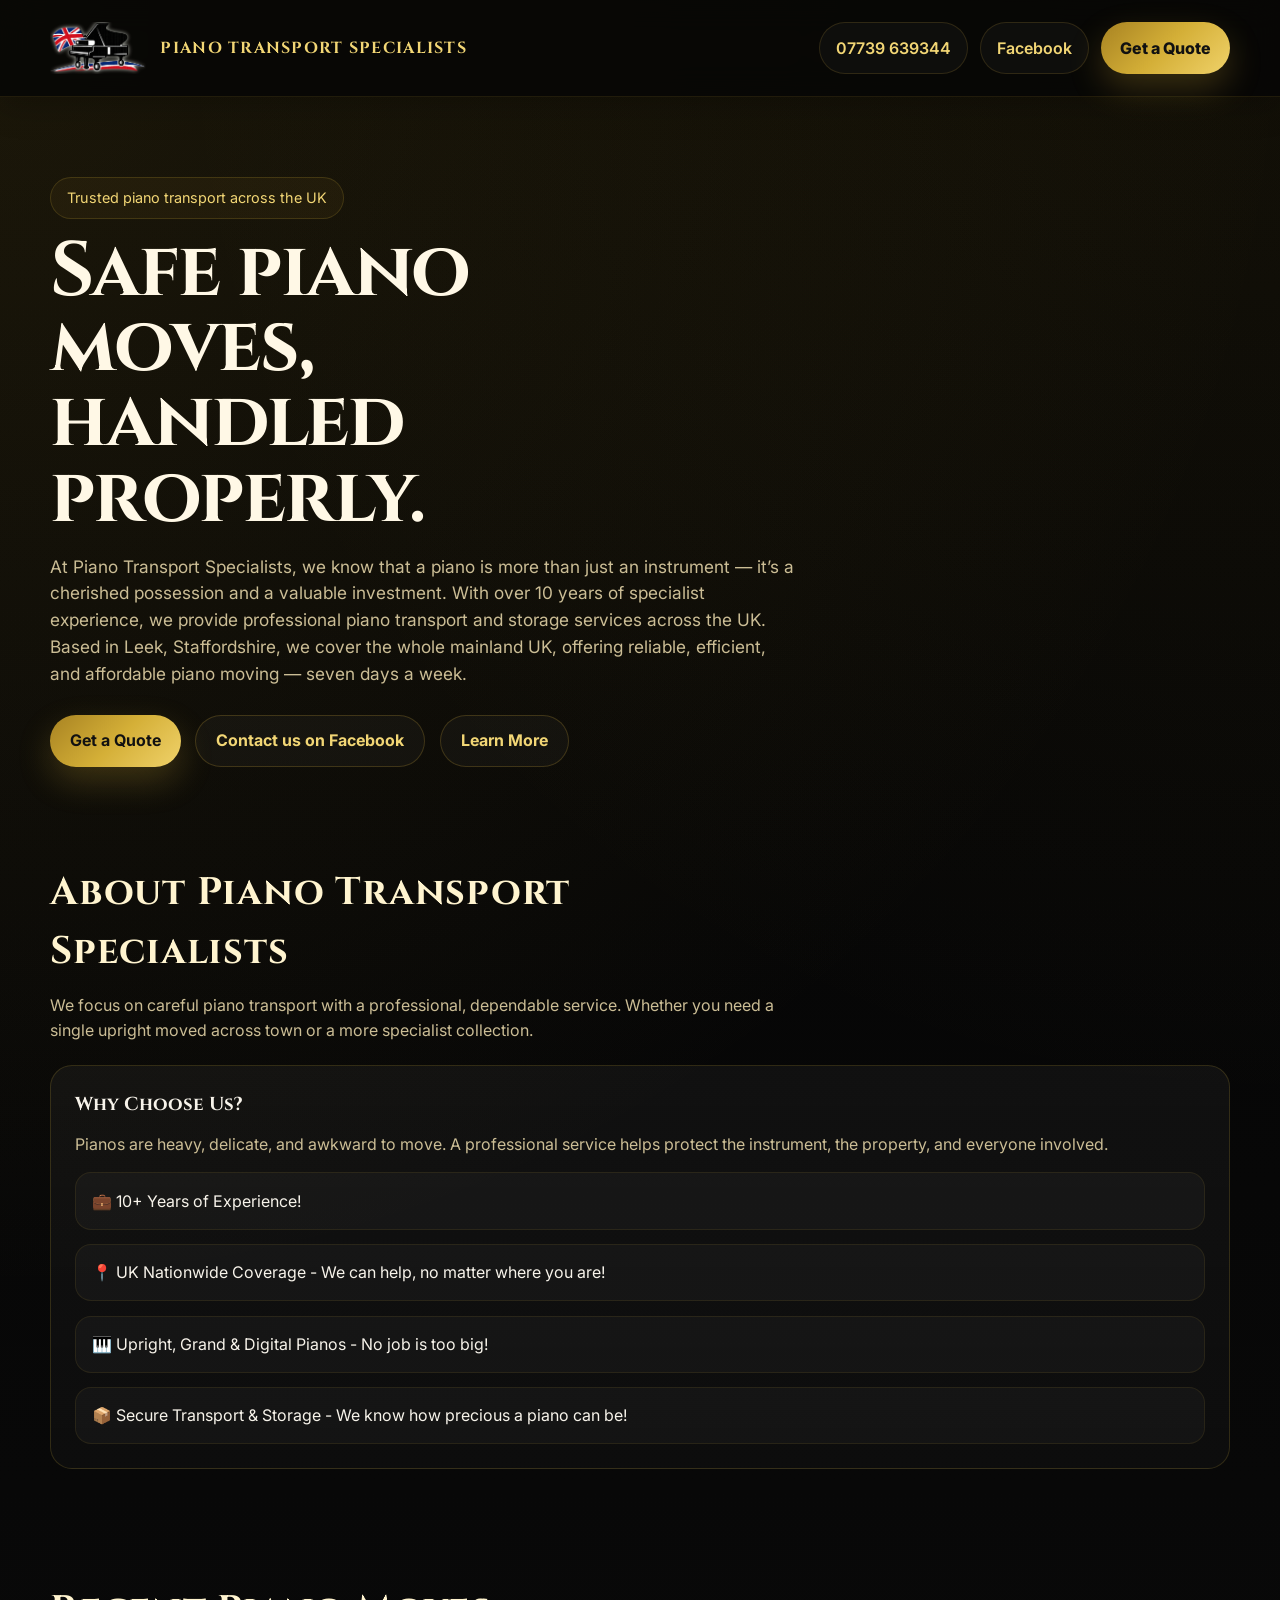
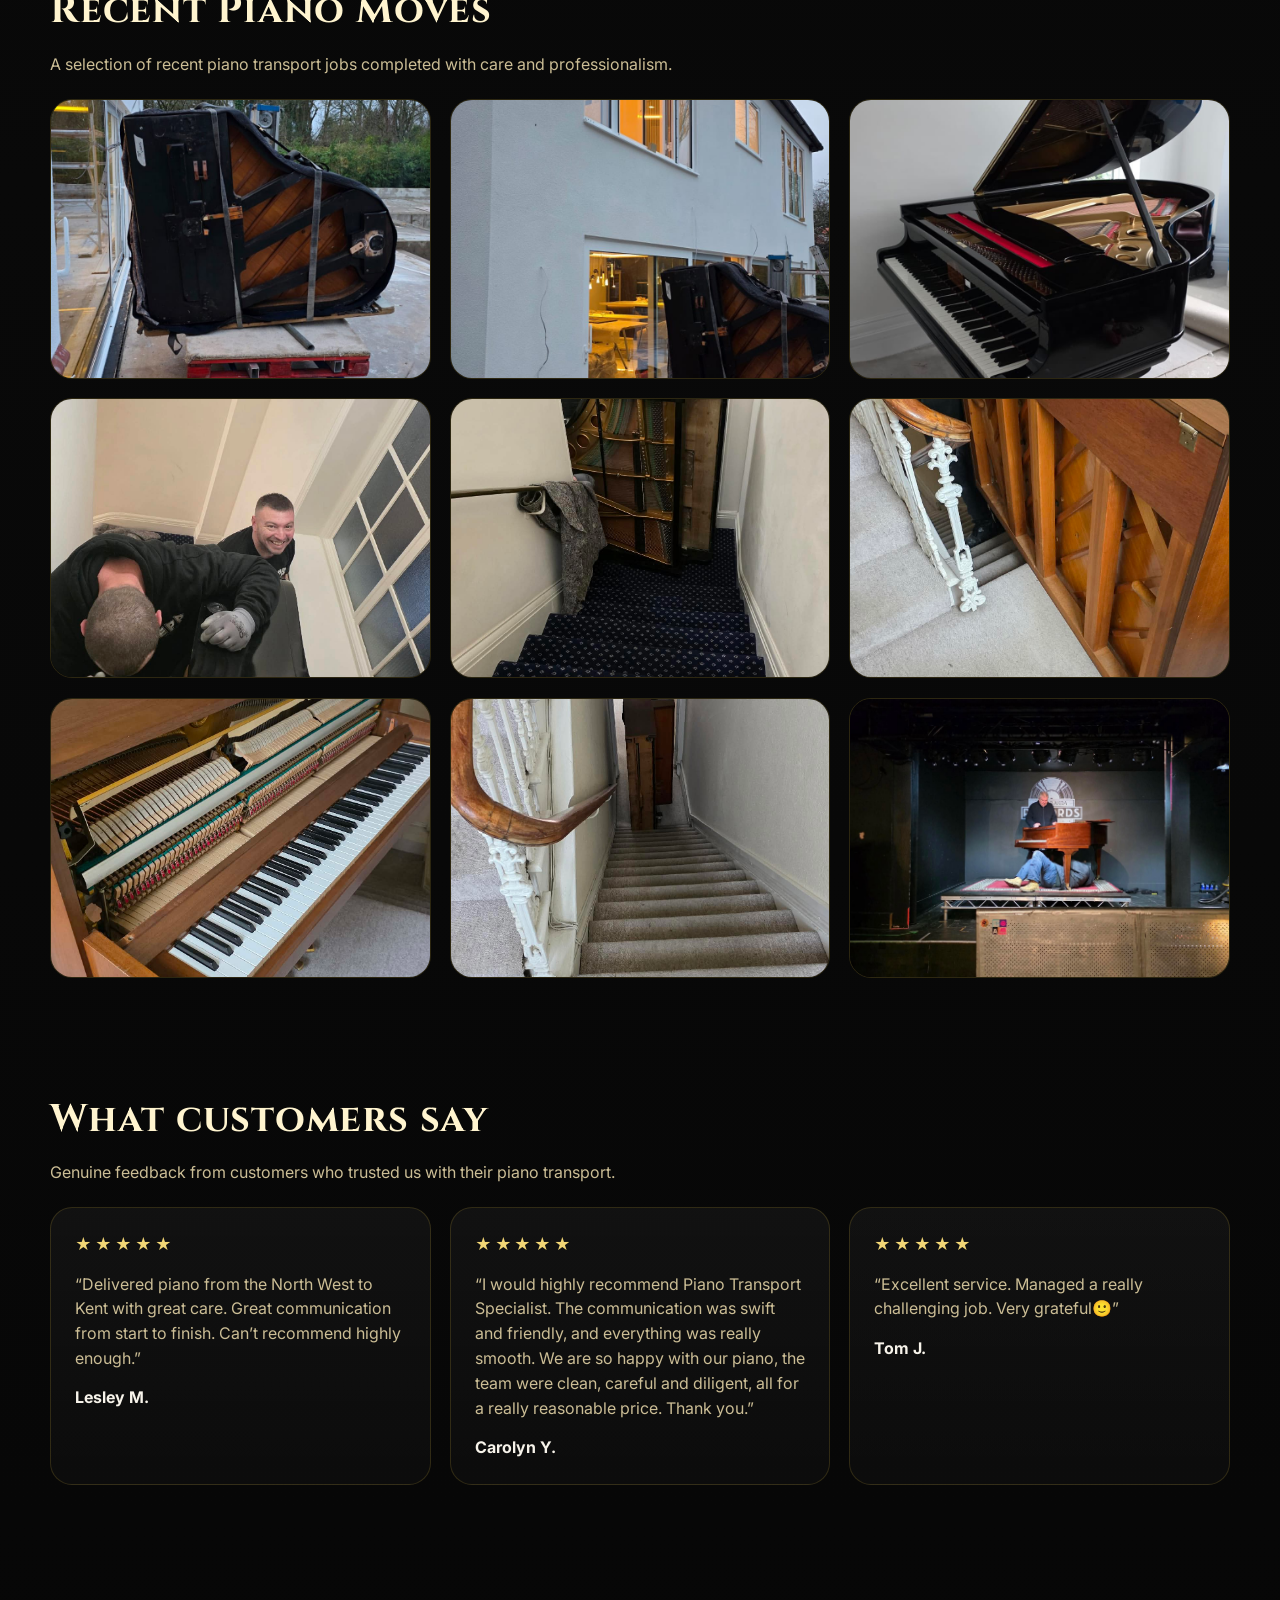
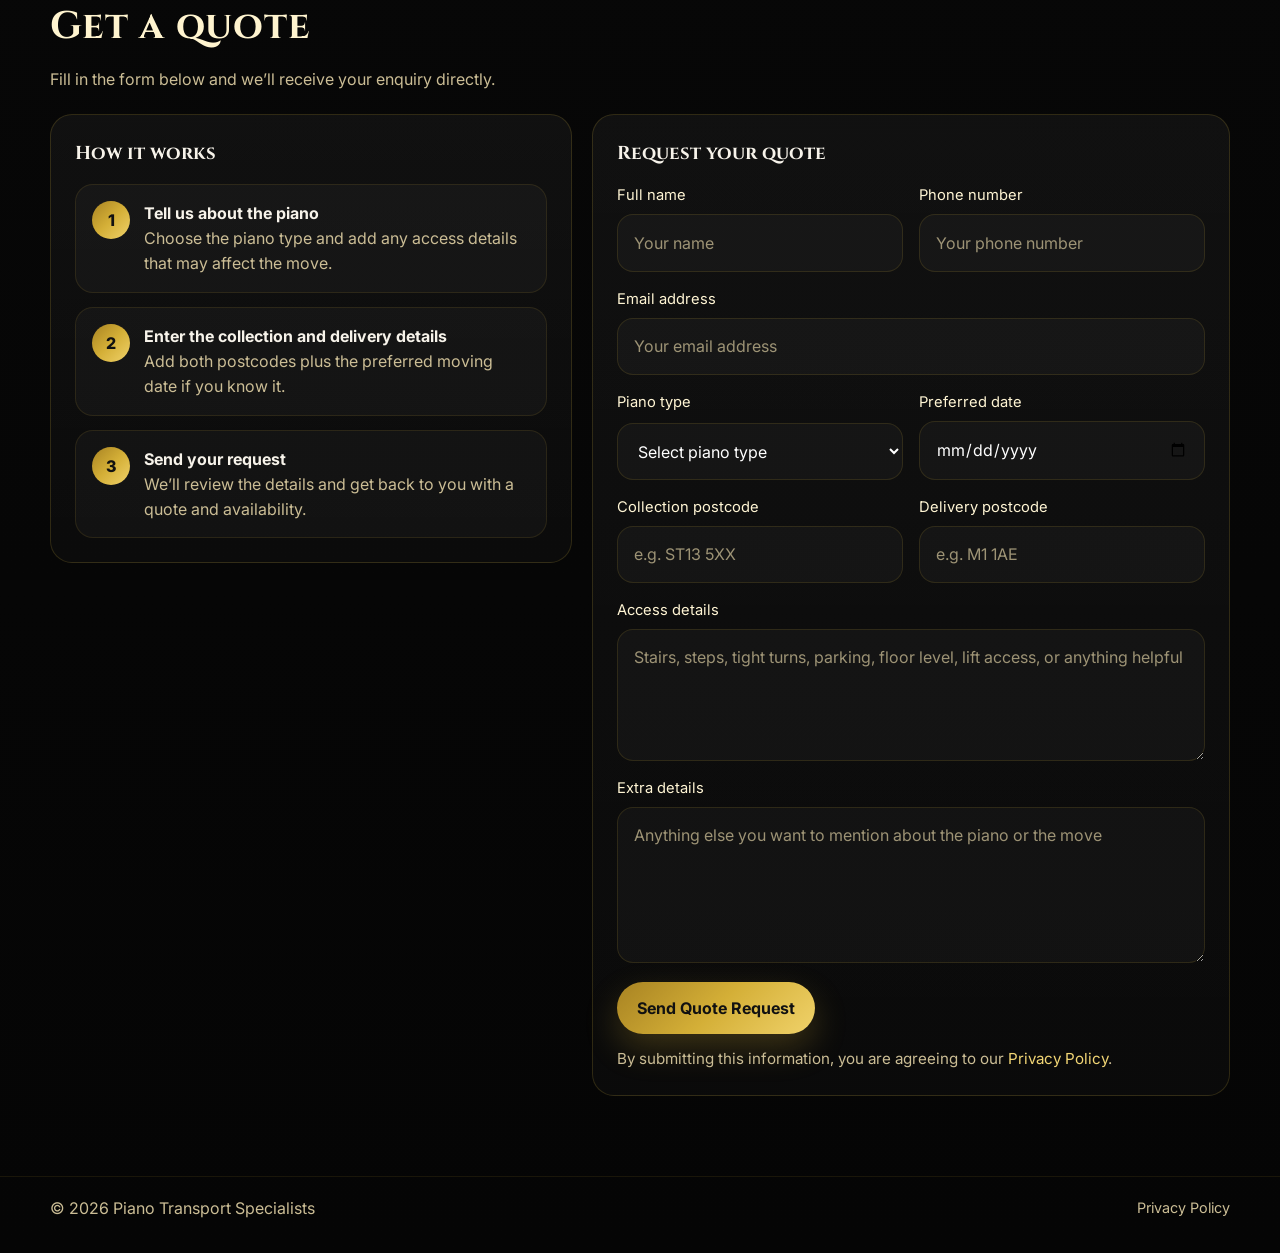
==== index.html @ 56e3dc61 "Add files via upload" ====
<!DOCTYPE html>
<html lang="en">
<head>
  <meta charset="UTF-8" />
  <meta name="viewport" content="width=device-width, initial-scale=1.0" />
  <title>Piano Transport Specialists</title>
  <link rel="stylesheet" href="styles.css" />
  <link rel="icon" type="image/png" href="logo2.png" />
</head>
<body>
  <nav class="navbar">
    <div class="container nav-inner">
      <a class="brand" href="#top">
        <img class="brand-logo" src="logo2.png" alt="Piano Transport Specialists logo" />
        <div class="brand-text">
          <strong>Piano Transport Specialists</strong>
        </div>
      </a>

      <div class="nav-right">
        <a class="nav-phone desktop-only" href="tel:07739639344">07739 639344</a>

        <a
          class="nav-facebook desktop-only"
          href="https://www.facebook.com/profile.php?id=61587652366863"
          target="_blank"
          rel="noopener noreferrer"
        >
          Facebook
        </a>

        <a class="nav-cta" href="#quote">Get a Quote</a>

        <button
          class="menu-toggle"
          id="menuToggle"
          aria-label="Open menu"
          aria-expanded="false"
          aria-controls="mobileMenu"
          type="button"
        >
          <span></span>
          <span></span>
          <span></span>
        </button>
      </div>
    </div>

    <div class="mobile-menu" id="mobileMenu">
      <a href="tel:07739639344">Call: 07739 639344</a>
      <a href="https://www.facebook.com/profile.php?id=61587652366863">Facebook</a>
    </div>
  </nav>

  <main id="top">
    <section class="hero">
      <div class="container hero-grid">
        <div>
          <div class="eyebrow">Trusted piano transport across the UK</div>
          <h1>Safe piano moves, handled properly.</h1>
          <p>
            At Piano Transport Specialists, we know that a piano is more than just an instrument — it’s a cherished possession and a valuable investment.
            With over 10 years of specialist experience, we provide professional piano transport and storage services across the UK. Based in Leek, Staffordshire, we cover the whole mainland UK, offering reliable, efficient, and affordable piano moving — seven days a week.
          </p>

          <div class="hero-actions">
            <a class="btn btn-primary" href="#quote">Get a Quote</a>
            <a class="btn btn-secondary" href="https://www.facebook.com/profile.php?id=61587652366863" target="_blank" rel="noopener noreferrer">Contact us on Facebook</a>
            <a class="btn btn-secondary" href="#about">Learn More</a>
          </div>
        </div>
      </div>
    </section>

    <section id="about">
      <div class="container">
        <div class="section-heading">
          <h2>About Piano Transport Specialists</h2>
          <p>
            We focus on careful piano transport with a professional, dependable service. Whether you need a single upright moved across town or a more specialist collection.
          </p>
        </div>

        <div class="about-grid">
          <div class="card">
            <h3>Why Choose Us?</h3>
            <p class="muted top-gap">
              Pianos are heavy, delicate, and awkward to move. A professional service helps protect the instrument, the property, and everyone involved.
            </p>

            <div class="about-list">
              <div>💼 10+ Years of Experience!</div>
              <div>📍 UK Nationwide Coverage - We can help, no matter where you are!</div>
              <div>🎹 Upright, Grand &amp; Digital Pianos - No job is too big!</div>
              <div>📦 Secure Transport &amp; Storage - We know how precious a piano can be!</div>
            </div>
          </div>
        </div>
      </div>
    </section>

    <section id="gallery">
      <div class="container">
        <div class="section-heading">
          <h2>Recent Piano Moves</h2>
          <p>
            A selection of recent piano transport jobs completed with care and professionalism.
          </p>
        </div>

        <div class="gallery-grid" id="galleryGrid">
          <img src="job1.jpg" alt="Piano transport job 1" class="gallery-image" />
          <img src="job2.jpg" alt="Piano transport job 2" class="gallery-image" />
          <img src="job3.jpg" alt="Piano transport job 3" class="gallery-image" />
          <img src="job4.jpg" alt="Piano transport job 4" class="gallery-image" />
          <img src="job5.jpg" alt="Piano transport job 5" class="gallery-image" />
          <img src="job6.jpg" alt="Piano transport job 6" class="gallery-image" />
          <img src="job7.jpg" alt="Piano transport job 7" class="gallery-image" />
          <img src="job8.jpg" alt="Piano transport job 8" class="gallery-image" />
          <img src="job9.jpg" alt="Piano transport job 9" class="gallery-image" />
        </div>
      </div>
    </section>

    <div class="lightbox" id="lightbox" aria-hidden="true">
      <button class="lightbox-close" id="lightboxClose" aria-label="Close image viewer" type="button">&times;</button>
      <button class="lightbox-arrow lightbox-prev" id="lightboxPrev" aria-label="Previous image" type="button">&#10094;</button>
      <div class="lightbox-inner">
        <img src="" alt="" id="lightboxImage" />
      </div>
      <button class="lightbox-arrow lightbox-next" id="lightboxNext" aria-label="Next image" type="button">&#10095;</button>
    </div>

    <section id="reviews">
      <div class="container">
        <div class="section-heading">
          <h2>What customers say</h2>
          <p>
            Genuine feedback from customers who trusted us with their piano transport.
          </p>
        </div>

        <div class="reviews-grid">
          <article class="card review-card">
            <div class="stars">★★★★★</div>
            <p>
              “Delivered piano from the North West to Kent with great care. Great communication from start to finish. Can’t recommend highly enough.”
            </p>
            <strong>Lesley M.</strong>
          </article>

          <article class="card review-card">
            <div class="stars">★★★★★</div>
            <p>
              “I would highly recommend Piano Transport Specialist. The communication was swift and friendly, and everything was really smooth. We are so happy with our piano, the team were clean, careful and diligent, all for a really reasonable price. Thank you.”
            </p>
            <strong>Carolyn Y.</strong>
          </article>

          <article class="card review-card">
            <div class="stars">★★★★★</div>
            <p>
              “Excellent service. Managed a really challenging job. Very grateful🙂”
            </p>
            <strong>Tom J.</strong>
          </article>
        </div>
      </div>
    </section>

    <section id="quote">
      <div class="container">
        <div class="section-heading">
          <h2>Get a quote</h2>
          <p>
            Fill in the form below and we’ll receive your enquiry directly.
          </p>
        </div>

        <div class="quote-layout">
          <div class="card">
            <h3>How it works</h3>
            <div class="quote-steps">
              <div>
                <div class="step-number">1</div>
                <div>
                  <strong>Tell us about the piano</strong>
                  <p class="muted">Choose the piano type and add any access details that may affect the move.</p>
                </div>
              </div>
              <div>
                <div class="step-number">2</div>
                <div>
                  <strong>Enter the collection and delivery details</strong>
                  <p class="muted">Add both postcodes plus the preferred moving date if you know it.</p>
                </div>
              </div>
              <div>
                <div class="step-number">3</div>
                <div>
                  <strong>Send your request</strong>
                  <p class="muted">We’ll review the details and get back to you with a quote and availability.</p>
                </div>
              </div>
            </div>
          </div>

          <div class="card form-card">
            <h3>Request your quote</h3>

            <form
              class="quote-form"
              id="quoteForm"
              action="https://formspree.io/f/maqpqwve"
              method="POST"
            >
              <input type="hidden" name="_subject" value="Piano Transport Quote Request" />

              <div class="form-grid">
                <div class="field">
                  <label for="name">Full name</label>
                  <input id="name" name="name" type="text" placeholder="Your name" required />
                </div>

                <div class="field">
                  <label for="phone">Phone number</label>
                  <input id="phone" name="phone" type="tel" placeholder="Your phone number" required />
                </div>

                <div class="field full-width">
                  <label for="email">Email address</label>
                  <input id="email" name="email" type="email" placeholder="Your email address" required />
                </div>

                <div class="field">
                  <label for="pianoType">Piano type</label>
                  <select id="pianoType" name="pianoType" required>
                    <option value="">Select piano type</option>
                    <option>Upright Piano</option>
                    <option>Baby Grand Piano</option>
                    <option>Grand Piano</option>
                    <option>Digital Piano</option>
                    <option>Other</option>
                  </select>
                </div>

                <div class="field">
                  <label for="moveDate">Preferred date</label>
                  <input id="moveDate" name="moveDate" type="date" />
                </div>

                <div class="field">
                  <label for="pickup">Collection postcode</label>
                  <input id="pickup" name="pickup" type="text" placeholder="e.g. ST13 5XX" required />
                </div>

                <div class="field">
                  <label for="delivery">Delivery postcode</label>
                  <input id="delivery" name="delivery" type="text" placeholder="e.g. M1 1AE" required />
                </div>

                <div class="field full-width">
                  <label for="access">Access details</label>
                  <textarea id="access" name="access" rows="4" placeholder="Stairs, steps, tight turns, parking, floor level, lift access, or anything helpful"></textarea>
                </div>

                <div class="field full-width">
                  <label for="message">Extra details</label>
                  <textarea id="message" name="message" rows="5" placeholder="Anything else you want to mention about the piano or the move"></textarea>
                </div>
              </div>

              <button type="submit" class="btn btn-primary submit-btn">Send Quote Request</button>
              <p class="form-note">
                By submitting this information, you are agreeing to our
                <a href="privacy.html">Privacy Policy</a>.
              </p>
            </form>
          </div>
        </div>
      </div>
    </section>
  </main>

  <footer>
    <div class="container footer-inner">
      <span>© 2026 Piano Transport Specialists</span>

      <div class="footer-links">
        <a href="privacy.html">Privacy Policy</a>
      </div>
    </div>
  </footer>

  <script src="script.js"></script>
</body>
</html>
---- styles.css ----
@import url('https://fonts.googleapis.com/css2?family=Inter:wght@400;500;600;700;800&family=Cinzel:wght@500;600;700&display=swap');

:root {
  --bg: #050505;
  --bg-soft: #0d0d0d;
  --card: rgba(255, 255, 255, 0.05);
  --card-border: rgba(212, 175, 55, 0.18);
  --text: #f7f3ea;
  --muted: #cbbd95;
  --gold: #d4af37;
  --gold-bright: #f2d675;
  --radius: 22px;
  --max: 1180px;
}

* {
  box-sizing: border-box;
  margin: 0;
  padding: 0;
}

html {
  scroll-behavior: smooth;
}

body {
  font-family: "Inter", Arial, sans-serif;
  color: var(--text);
  background:
    radial-gradient(circle at top left, rgba(212, 175, 55, 0.12), transparent 28%),
    radial-gradient(circle at top right, rgba(212, 175, 55, 0.08), transparent 24%),
    linear-gradient(180deg, #030303 0%, #090909 40%, #050505 100%);
  line-height: 1.55;
  overflow-x: hidden;
}

a {
  color: inherit;
  text-decoration: none;
}

img {
  max-width: 100%;
  display: block;
}

button,
input,
select,
textarea {
  font: inherit;
}

.container {
  width: min(var(--max), calc(100% - 2rem));
  margin: 0 auto;
}

.muted {
  color: var(--muted);
}

.top-gap {
  margin-top: 0.8rem;
}

h1,
h2,
h3,
.brand-text strong {
  font-family: "Cinzel", serif;
}

/* NAVBAR */
.navbar {
  position: sticky;
  top: 0;
  z-index: 50;
  backdrop-filter: blur(16px);
  background: rgba(5, 5, 5, 0.82);
  border-bottom: 1px solid rgba(212, 175, 55, 0.12);
  box-shadow: 0 10px 30px rgba(0, 0, 0, 0.22);
}

.nav-inner {
  min-height: 82px;
  display: flex;
  align-items: center;
  justify-content: space-between;
  gap: 1.25rem;
}

.brand {
  display: flex;
  align-items: center;
  gap: 0.9rem;
  min-width: 0;
}

.brand-logo {
  width: 96px;
  height: 96px;
  object-fit: contain;
  background: transparent;
  padding: 0;
  border: 0;
  box-shadow: none;
  border-radius: 0;
  flex-shrink: 0;
}

.brand-text {
  min-width: 0;
}

.brand-text strong {
  display: block;
  font-size: 1rem;
  letter-spacing: 0.08em;
  text-transform: uppercase;
  color: var(--gold-bright);
}

.brand-text span {
  display: none;
}

.nav-right {
  display: flex;
  align-items: center;
  gap: 0.75rem;
  flex-wrap: wrap;
  justify-content: flex-end;
}

.nav-phone,
.nav-facebook {
  padding: 0.78rem 1rem;
  border-radius: 999px;
  border: 1px solid rgba(212, 175, 55, 0.16);
  background: rgba(255, 255, 255, 0.03);
  font-weight: 600;
  white-space: nowrap;
  color: var(--gold-bright);
}

.nav-phone:hover,
.nav-facebook:hover {
  background: rgba(212, 175, 55, 0.08);
}

.nav-cta {
  padding: 0.82rem 1.2rem;
  background: linear-gradient(135deg, #a88322, var(--gold), #f0d26a);
  color: #111;
  border-radius: 999px;
  font-weight: 800;
  box-shadow: 0 14px 34px rgba(212, 175, 55, 0.24);
  white-space: nowrap;
}

.menu-toggle {
  display: none;
  width: 46px;
  height: 46px;
  border: 1px solid rgba(212, 175, 55, 0.16);
  background: rgba(255, 255, 255, 0.03);
  border-radius: 14px;
  align-items: center;
  justify-content: center;
  flex-direction: column;
  gap: 5px;
  cursor: pointer;
  flex-shrink: 0;
}

.menu-toggle span {
  width: 20px;
  height: 2px;
  background: var(--gold-bright);
  border-radius: 999px;
  transition: 0.25s ease;
}

.menu-toggle.active span:nth-child(1) {
  transform: translateY(7px) rotate(45deg);
}

.menu-toggle.active span:nth-child(2) {
  opacity: 0;
}

.menu-toggle.active span:nth-child(3) {
  transform: translateY(-7px) rotate(-45deg);
}

.mobile-menu {
  display: none;
  width: min(var(--max), calc(100% - 2rem));
  margin: 0 auto 1rem;
  padding: 0.5rem;
  background: rgba(15, 15, 15, 0.96);
  border: 1px solid rgba(212, 175, 55, 0.12);
  border-radius: 20px;
}

.mobile-menu.open {
  display: grid;
}

.mobile-menu a {
  padding: 0.95rem 1rem;
  border-radius: 14px;
  color: var(--muted);
  transition: background 0.2s ease, color 0.2s ease;
}

.mobile-menu a:hover {
  background: rgba(212, 175, 55, 0.08);
  color: var(--gold-bright);
}

/* HERO */
.hero {
  padding: 5rem 0 4rem;
}

.hero-grid {
  display: grid;
  grid-template-columns: 1fr;
  gap: 2rem;
  align-items: center;
}

.eyebrow {
  display: inline-flex;
  align-items: center;
  gap: 0.55rem;
  padding: 0.55rem 1rem;
  border-radius: 999px;
  border: 1px solid rgba(212, 175, 55, 0.18);
  background: rgba(212, 175, 55, 0.06);
  color: var(--gold-bright);
  margin-bottom: 1rem;
  font-size: 0.9rem;
}

h1 {
  font-size: clamp(2.6rem, 6vw, 5rem);
  line-height: 0.98;
  letter-spacing: -0.02em;
  max-width: 11ch;
  margin-bottom: 1.1rem;
  color: #fff8e6;
}

.hero p {
  font-size: 1.08rem;
  color: var(--muted);
  max-width: 68ch;
  margin-bottom: 1.7rem;
}

.hero-actions {
  display: flex;
  flex-wrap: wrap;
  gap: 0.9rem;
}

.btn {
  display: inline-flex;
  align-items: center;
  justify-content: center;
  min-height: 52px;
  padding: 0 1.25rem;
  border-radius: 999px;
  font-weight: 700;
  transition: transform 0.2s ease, box-shadow 0.2s ease;
  border: 0;
  cursor: pointer;
}

.btn:hover {
  transform: translateY(-2px);
}

.btn-primary {
  background: linear-gradient(135deg, #a88322, var(--gold), #f0d26a);
  color: #111;
  box-shadow: 0 14px 34px rgba(212, 175, 55, 0.24);
}

.btn-secondary {
  border: 1px solid rgba(212, 175, 55, 0.22);
  background: rgba(255, 255, 255, 0.03);
  color: var(--gold-bright);
}

/* SECTIONS */
section {
  padding: 2rem 0 5rem;
}

.section-heading {
  margin-bottom: 1.4rem;
  max-width: 750px;
}

.section-heading h2 {
  font-size: clamp(1.8rem, 3vw, 2.7rem);
  letter-spacing: 0.02em;
  margin-bottom: 0.7rem;
  color: #fff4cf;
}

.section-heading p {
  color: var(--muted);
  font-size: 1rem;
}

.about-grid {
  display: grid;
  grid-template-columns: 1fr;
  gap: 1.2rem;
}

.reviews-grid {
  display: grid;
  grid-template-columns: repeat(3, 1fr);
  gap: 1.2rem;
}

.card {
  background: linear-gradient(180deg, rgba(255,255,255,0.045), rgba(255,255,255,0.025));
  border: 1px solid var(--card-border);
  border-radius: var(--radius);
  padding: 1.5rem;
  box-shadow: none;
}

.about-list {
  display: grid;
  gap: 0.9rem;
  margin-top: 1rem;
}

.about-list div {
  padding: 0.95rem 1rem;
  border-radius: 16px;
  background: rgba(255,255,255,0.03);
  border: 1px solid rgba(212,175,55,0.1);
}

/* GALLERY DESKTOP */
.gallery-grid {
  display: grid;
  grid-template-columns: repeat(3, 1fr);
  gap: 1.2rem;
}

.gallery-image {
  width: 100%;
  height: 280px;
  object-fit: cover;
  border-radius: var(--radius);
  border: 1px solid var(--card-border);
  box-shadow: none;
  transition: transform 0.35s ease;
  cursor: pointer;
}

.gallery-image:hover {
  transform: scale(1.02);
}

/* LIGHTBOX */
.lightbox {
  position: fixed;
  inset: 0;
  background: rgba(0, 0, 0, 0.92);
  display: flex;
  align-items: center;
  justify-content: center;
  padding: 2rem;
  opacity: 0;
  visibility: hidden;
  pointer-events: none;
  transition: opacity 0.25s ease, visibility 0.25s ease;
  z-index: 9999;
}

.lightbox.open {
  opacity: 1;
  visibility: visible;
  pointer-events: auto;
}

.lightbox-inner {
  max-width: min(92vw, 1200px);
  max-height: 88vh;
  display: flex;
  align-items: center;
  justify-content: center;
}

.lightbox-inner img {
  max-width: 100%;
  max-height: 88vh;
  object-fit: contain;
  border-radius: 18px;
  box-shadow: 0 30px 80px rgba(0, 0, 0, 0.65);
}

.lightbox-close {
  position: absolute;
  top: 18px;
  right: 22px;
  width: 52px;
  height: 52px;
  border: 1px solid rgba(212, 175, 55, 0.18);
  background: rgba(255, 255, 255, 0.06);
  color: #fff;
  font-size: 2rem;
  line-height: 1;
  border-radius: 50%;
  cursor: pointer;
}

.lightbox-arrow {
  position: absolute;
  top: 50%;
  transform: translateY(-50%);
  width: 56px;
  height: 56px;
  border-radius: 50%;
  border: 1px solid rgba(212, 175, 55, 0.18);
  background: rgba(255, 255, 255, 0.06);
  color: #fff;
  font-size: 1.8rem;
  cursor: pointer;
  display: grid;
  place-items: center;
}

.lightbox-prev {
  left: 24px;
}

.lightbox-next {
  right: 24px;
}

.lightbox-close:hover,
.lightbox-arrow:hover {
  background: rgba(212, 175, 55, 0.14);
}

/* REVIEWS */
.review-card {
  display: flex;
  flex-direction: column;
  gap: 0.9rem;
}

.stars {
  color: var(--gold-bright);
  letter-spacing: 0.18em;
  font-size: 1rem;
}

.review-card p {
  color: var(--muted);
}

/* QUOTE */
.quote-layout {
  display: grid;
  grid-template-columns: 0.9fr 1.1fr;
  gap: 1.2rem;
  align-items: start;
}

.quote-steps {
  display: grid;
  gap: 0.9rem;
  margin-top: 1rem;
}

.quote-steps > div {
  display: flex;
  gap: 0.9rem;
  align-items: flex-start;
  padding: 1rem;
  border-radius: 18px;
  background: rgba(255,255,255,0.03);
  border: 1px solid rgba(212,175,55,0.12);
}

.step-number {
  flex: 0 0 38px;
  width: 38px;
  height: 38px;
  border-radius: 50%;
  display: grid;
  place-items: center;
  background: linear-gradient(135deg, #a88322, var(--gold), #f0d26a);
  color: #111;
  font-weight: 800;
}

.quote-form {
  margin-top: 1rem;
}

.form-grid {
  display: grid;
  grid-template-columns: 1fr 1fr;
  gap: 1rem;
}

.field {
  display: grid;
  gap: 0.45rem;
}

.full-width {
  grid-column: 1 / -1;
}

.field label {
  font-size: 0.92rem;
  color: #fff5d4;
}

.field input,
.field select,
.field textarea {
  width: 100%;
  background: rgba(255,255,255,0.03);
  border: 1px solid rgba(212,175,55,0.14);
  border-radius: 16px;
  padding: 0.95rem 1rem;
  color: #fff;
  outline: none;
}

.field select option {
  background: #0d0d0d;
  color: #fff;
}

.field input::placeholder,
.field textarea::placeholder {
  color: rgba(203, 189, 149, 0.75);
}

.field input:focus,
.field select:focus,
.field textarea:focus {
  border-color: rgba(242, 214, 117, 0.45);
  box-shadow: 0 0 0 4px rgba(212,175,55,0.08);
}

.submit-btn {
  margin-top: 1.2rem;
}

.form-note {
  margin-top: 0.8rem;
  color: var(--muted);
  font-size: 0.95rem;
}

.form-note a {
  color: var(--gold-bright);
}

.form-note a:hover {
  text-decoration: underline;
}

/* FOOTER */
footer {
  padding: 1.2rem 0 2rem;
  color: var(--muted);
  border-top: 1px solid rgba(212,175,55,0.1);
}

.footer-inner {
  display: flex;
  justify-content: space-between;
  gap: 1rem;
  align-items: center;
  flex-wrap: wrap;
}

.footer-links {
  display: flex;
  gap: 1rem;
}

.footer-links a {
  color: var(--muted);
  font-size: 0.9rem;
}

.footer-links a:hover {
  color: var(--gold-bright);
}

/* RESPONSIVE */
@media (max-width: 980px) {
  .reviews-grid,
  .quote-layout {
    grid-template-columns: 1fr;
  }

  .gallery-grid {
    display: flex;
    overflow-x: auto;
    gap: 1rem;
    padding-bottom: 0.35rem;
    scroll-snap-type: x mandatory;
    -webkit-overflow-scrolling: touch;
  }

  .gallery-grid::-webkit-scrollbar {
    height: 8px;
  }

  .gallery-grid::-webkit-scrollbar-thumb {
    background: rgba(212, 175, 55, 0.25);
    border-radius: 999px;
  }

  .gallery-image {
    flex: 0 0 82%;
    width: 82%;
    height: 320px;
    scroll-snap-align: start;
  }

  .lightbox {
    padding: 1rem;
  }

  .lightbox-arrow {
    width: 48px;
    height: 48px;
    font-size: 1.5rem;
  }

  .lightbox-prev {
    left: 10px;
  }

  .lightbox-next {
    right: 10px;
  }

  .lightbox-close {
    top: 10px;
    right: 10px;
    width: 46px;
    height: 46px;
  }

  .desktop-only {
    display: none;
  }

  .menu-toggle {
    display: inline-flex;
  }

  .brand-logo {
    width: 76px;
    height: 76px;
  }

  .brand-text strong {
    font-size: 0.88rem;
  }

  .nav-right {
    gap: 0.6rem;
  }
}

@media (max-width: 640px) {
  .hero {
    padding-top: 4.2rem;
  }

  .form-grid {
    grid-template-columns: 1fr;
  }

  h1 {
    max-width: 100%;
    font-size: clamp(2.2rem, 10vw, 3.4rem);
  }

  .gallery-image {
    flex-basis: 88%;
    width: 88%;
    height: 260px;
  }

  .nav-inner {
    min-height: 76px;
  }

  .brand {
    gap: 0.7rem;
  }

  .brand-logo {
    width: 64px;
    height: 64px;
  }

  .brand-text strong {
    font-size: 0.78rem;
    line-height: 1.2;
  }

  .nav-cta {
    padding: 0.72rem 1rem;
    font-size: 0.9rem;
  }

  .nav-right {
    gap: 0.5rem;
  }

  .menu-toggle {
    width: 42px;
    height: 42px;
  }
}
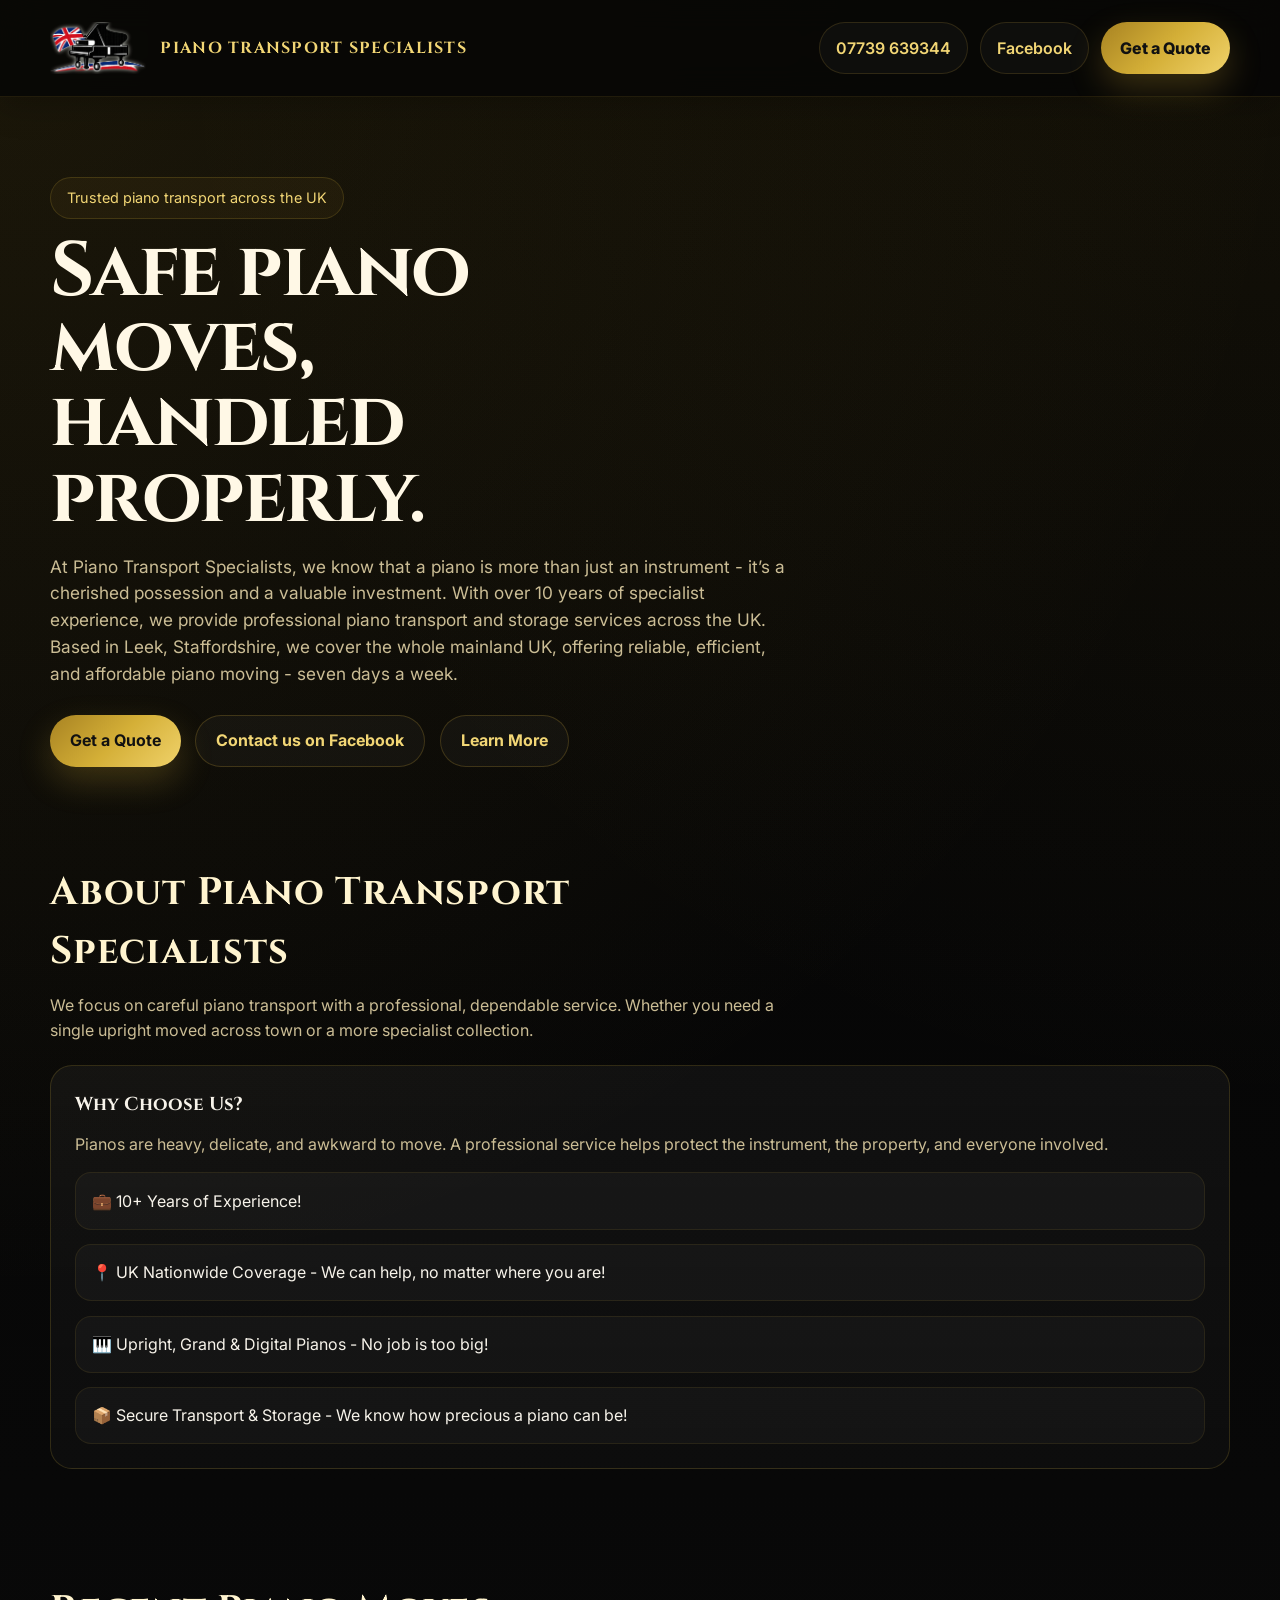
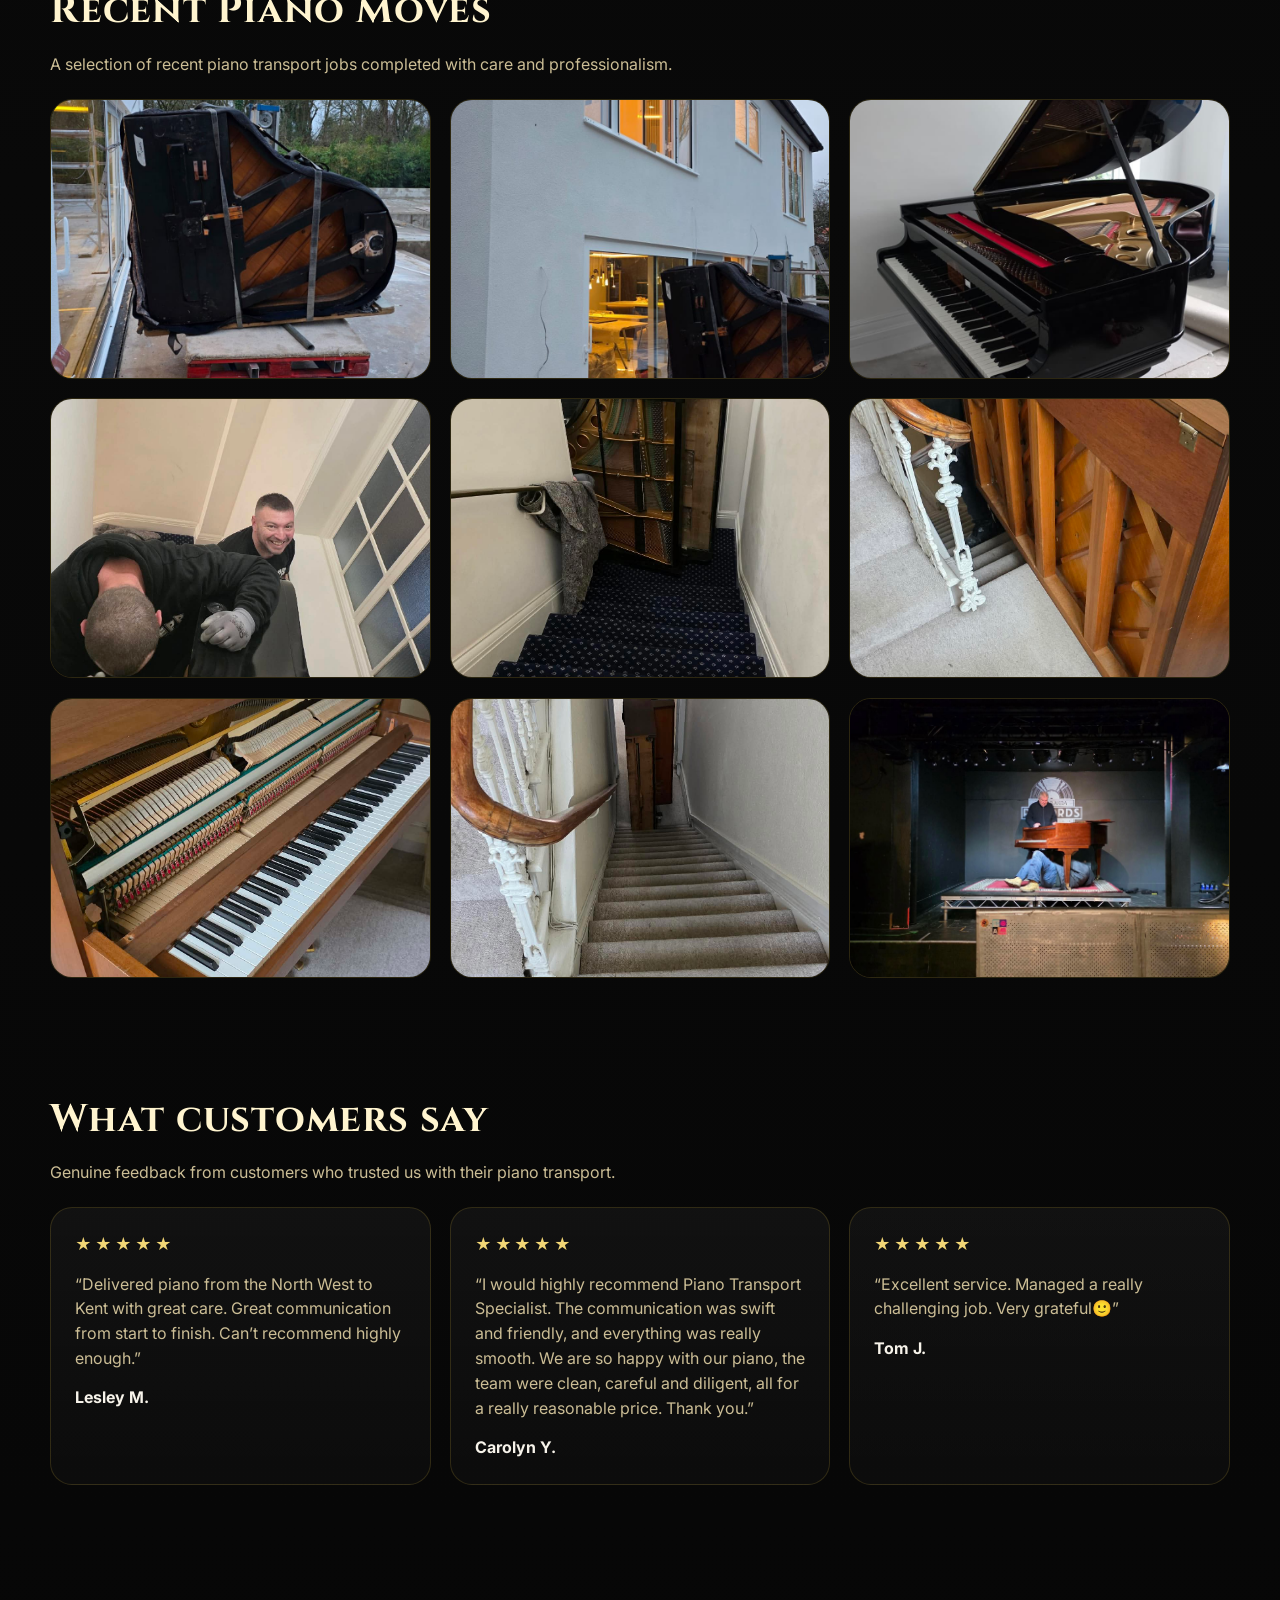
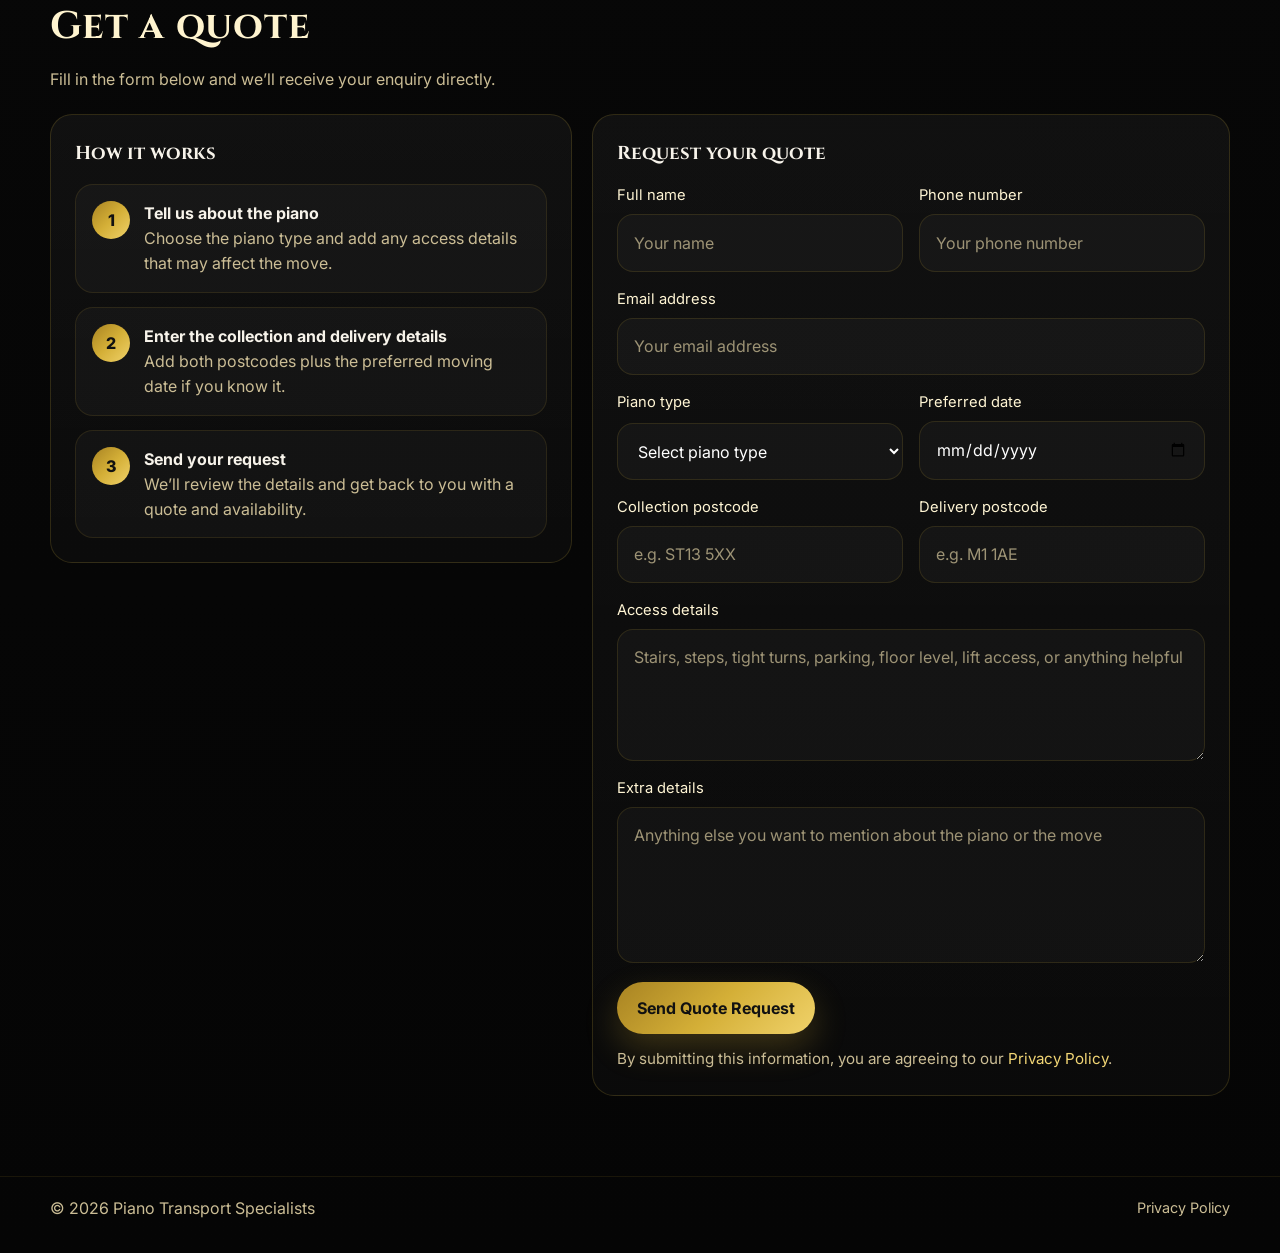
==== commit 816743ec: "Blurb" ====
--- a/index.html
+++ b/index.html
@@ -5,13 +5,13 @@
   <meta name="viewport" content="width=device-width, initial-scale=1.0" />
   <title>Piano Transport Specialists</title>
   <link rel="stylesheet" href="styles.css" />
-  <link rel="icon" type="image/png" href="logo2.png" />
+  <link rel="icon" type="image/png" href="images/logo2.png" />
 </head>
 <body>
   <nav class="navbar">
     <div class="container nav-inner">
       <a class="brand" href="#top">
-        <img class="brand-logo" src="logo2.png" alt="Piano Transport Specialists logo" />
+        <img class="brand-logo" src="images/logo2.png" alt="Piano Transport Specialists logo" />
         <div class="brand-text">
           <strong>Piano Transport Specialists</strong>
         </div>
@@ -59,8 +59,8 @@
           <div class="eyebrow">Trusted piano transport across the UK</div>
           <h1>Safe piano moves, handled properly.</h1>
           <p>
-            At Piano Transport Specialists, we know that a piano is more than just an instrument — it’s a cherished possession and a valuable investment.
-            With over 10 years of specialist experience, we provide professional piano transport and storage services across the UK. Based in Leek, Staffordshire, we cover the whole mainland UK, offering reliable, efficient, and affordable piano moving — seven days a week.
+            At Piano Transport Specialists, we know that a piano is more than just an instrument - it’s a cherished possession and a valuable investment.
+            With over 10 years of specialist experience, we provide professional piano transport and storage services across the UK. Based in Leek, Staffordshire, we cover the whole mainland UK, offering reliable, efficient, and affordable piano moving - seven days a week.
           </p>
 
           <div class="hero-actions">
@@ -109,15 +109,15 @@
         </div>
 
         <div class="gallery-grid" id="galleryGrid">
-          <img src="job1.jpg" alt="Piano transport job 1" class="gallery-image" />
-          <img src="job2.jpg" alt="Piano transport job 2" class="gallery-image" />
-          <img src="job3.jpg" alt="Piano transport job 3" class="gallery-image" />
-          <img src="job4.jpg" alt="Piano transport job 4" class="gallery-image" />
-          <img src="job5.jpg" alt="Piano transport job 5" class="gallery-image" />
-          <img src="job6.jpg" alt="Piano transport job 6" class="gallery-image" />
-          <img src="job7.jpg" alt="Piano transport job 7" class="gallery-image" />
-          <img src="job8.jpg" alt="Piano transport job 8" class="gallery-image" />
-          <img src="job9.jpg" alt="Piano transport job 9" class="gallery-image" />
+          <img src="images/job1.jpg" alt="Piano transport job 1" class="gallery-image" />
+          <img src="images/job2.jpg" alt="Piano transport job 2" class="gallery-image" />
+          <img src="images/job3.jpg" alt="Piano transport job 3" class="gallery-image" />
+          <img src="images/job4.jpg" alt="Piano transport job 4" class="gallery-image" />
+          <img src="images/job5.jpg" alt="Piano transport job 5" class="gallery-image" />
+          <img src="images/job6.jpg" alt="Piano transport job 6" class="gallery-image" />
+          <img src="images/job7.jpg" alt="Piano transport job 7" class="gallery-image" />
+          <img src="images/job8.jpg" alt="Piano transport job 8" class="gallery-image" />
+          <img src="images/job9.jpg" alt="Piano transport job 9" class="gallery-image" />
         </div>
       </div>
     </section>
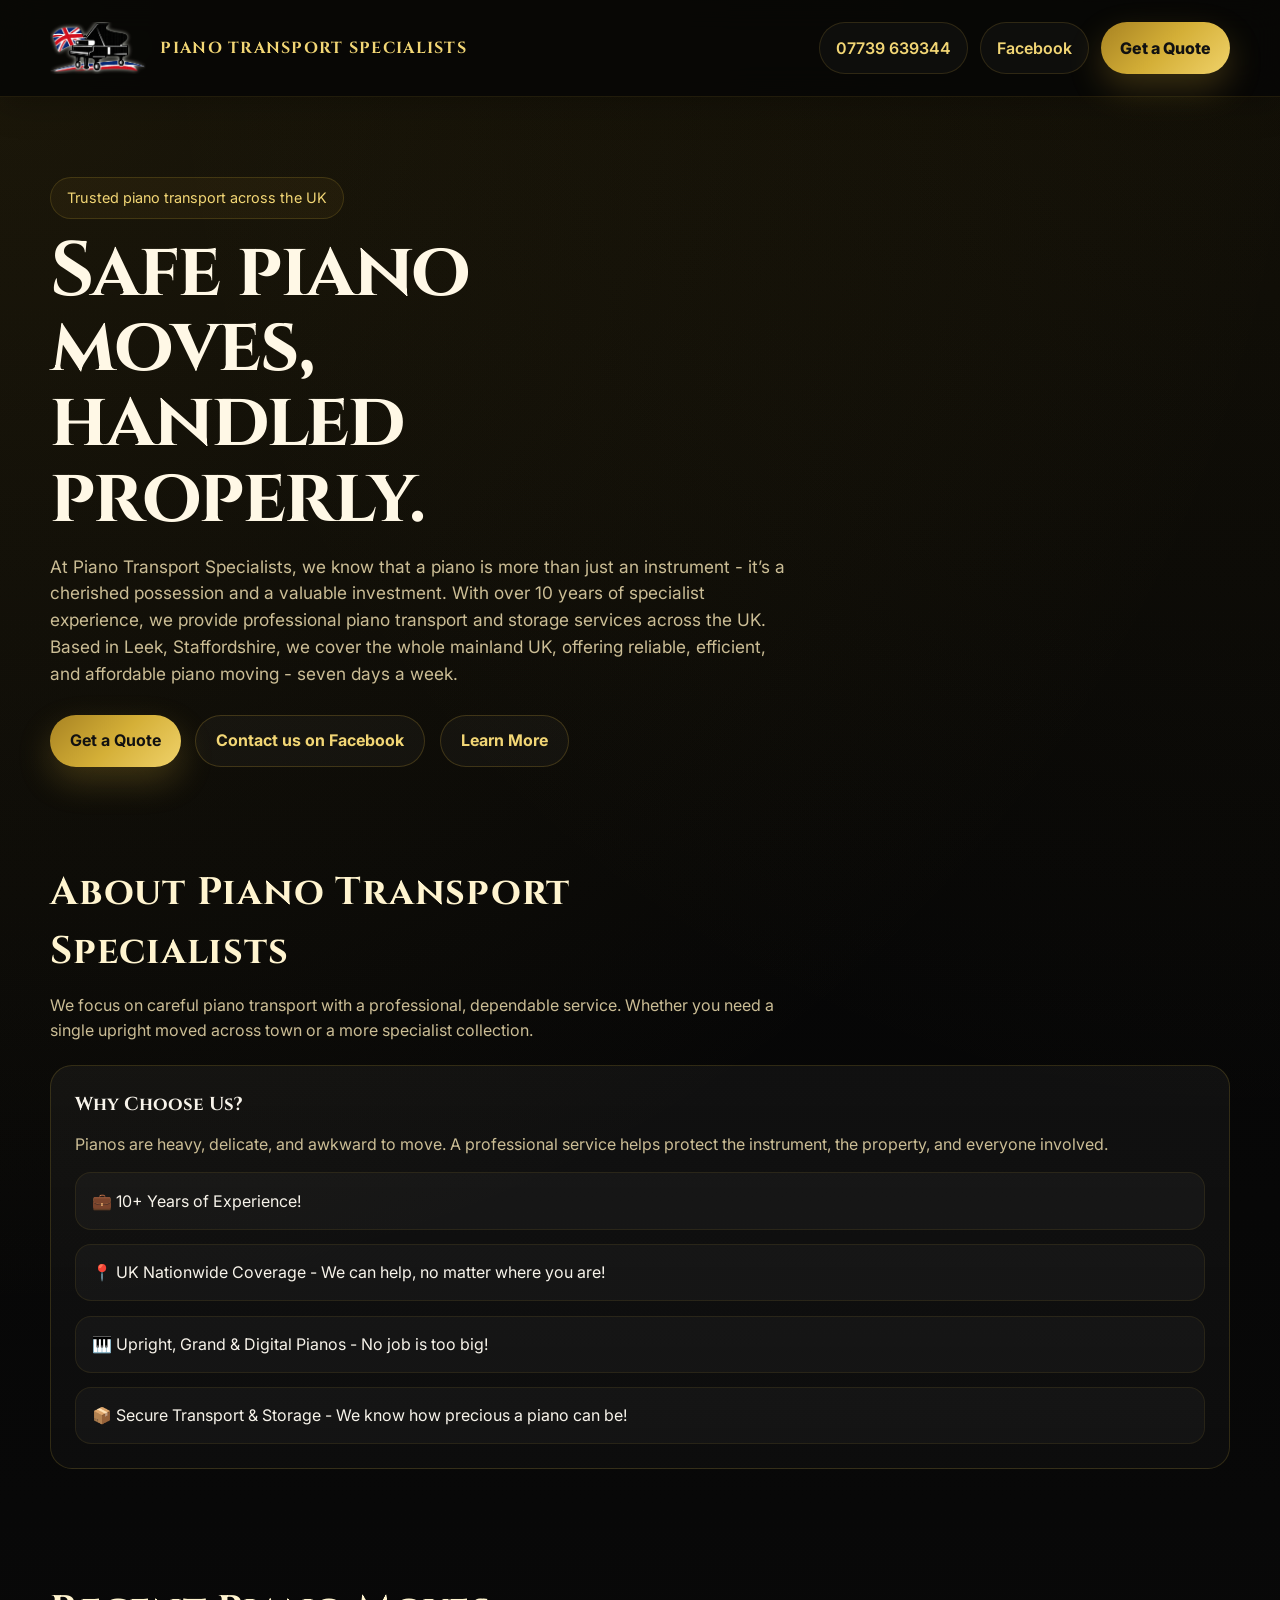
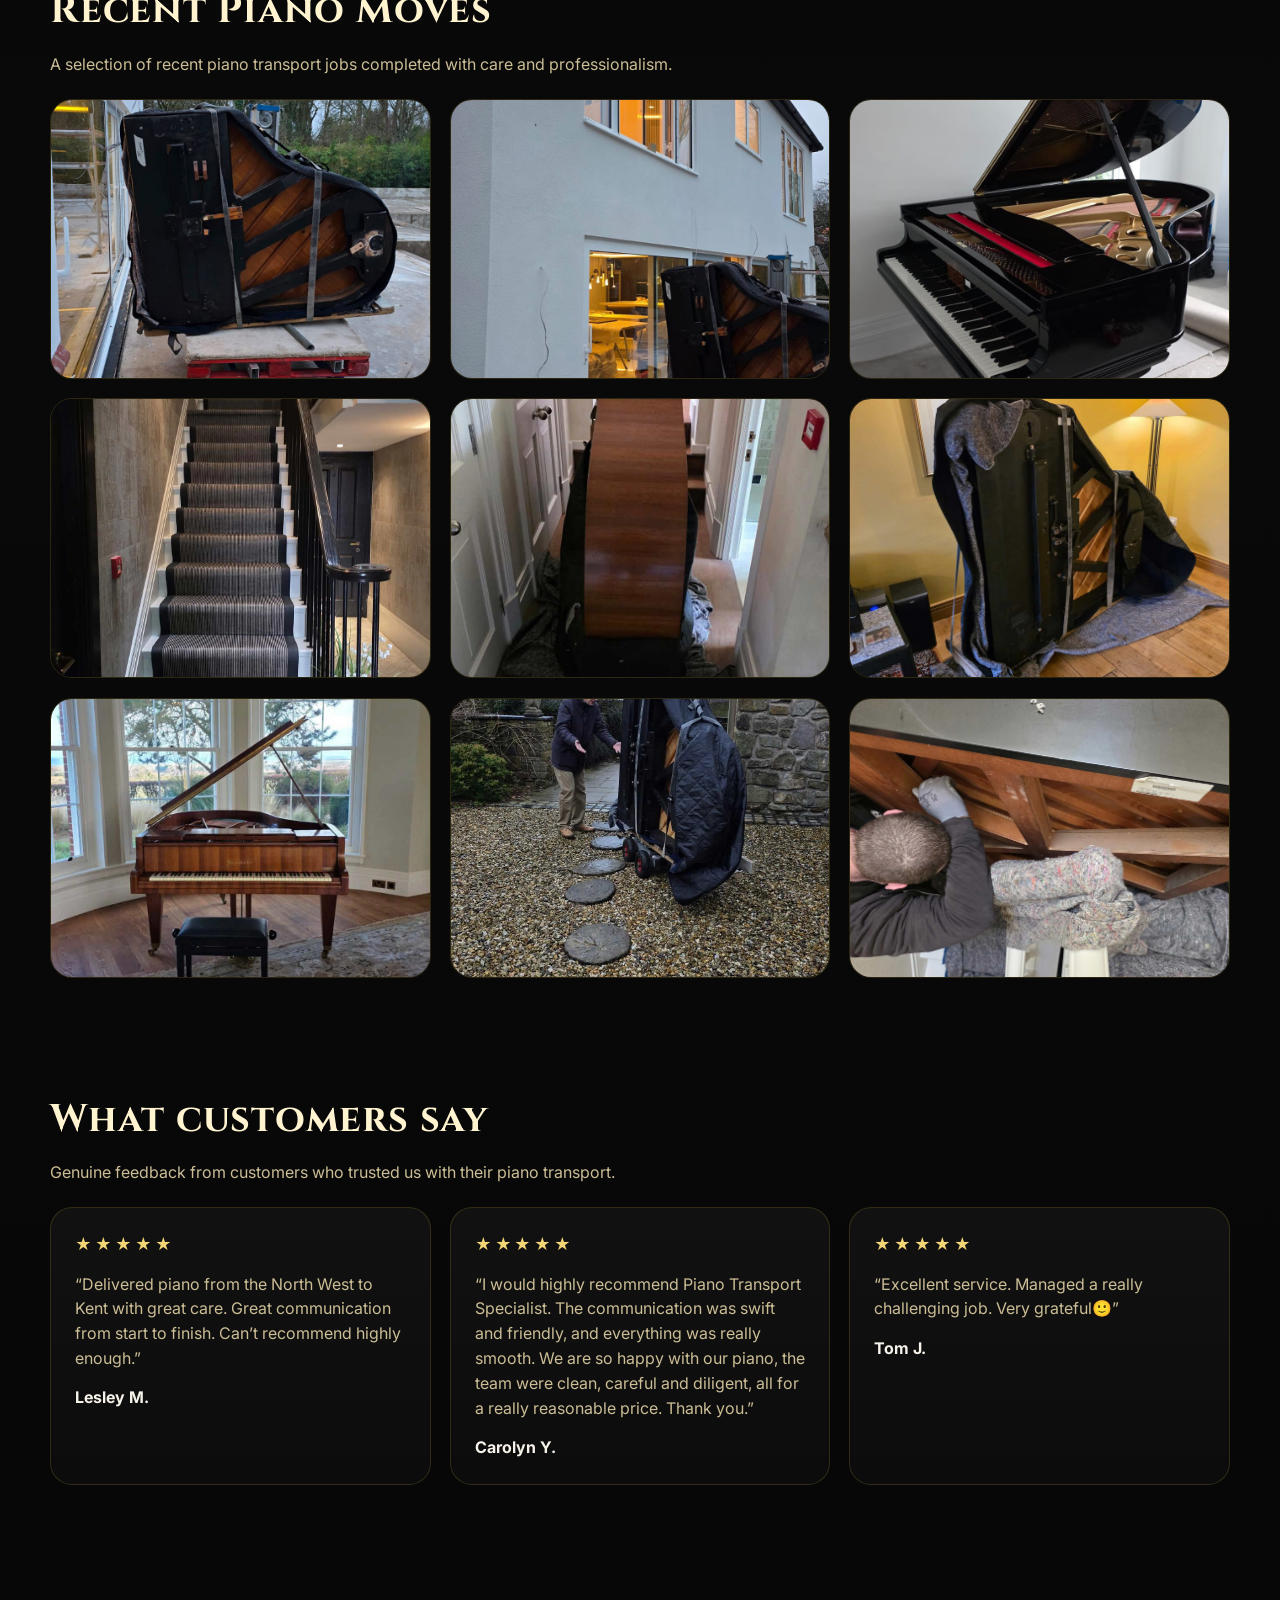
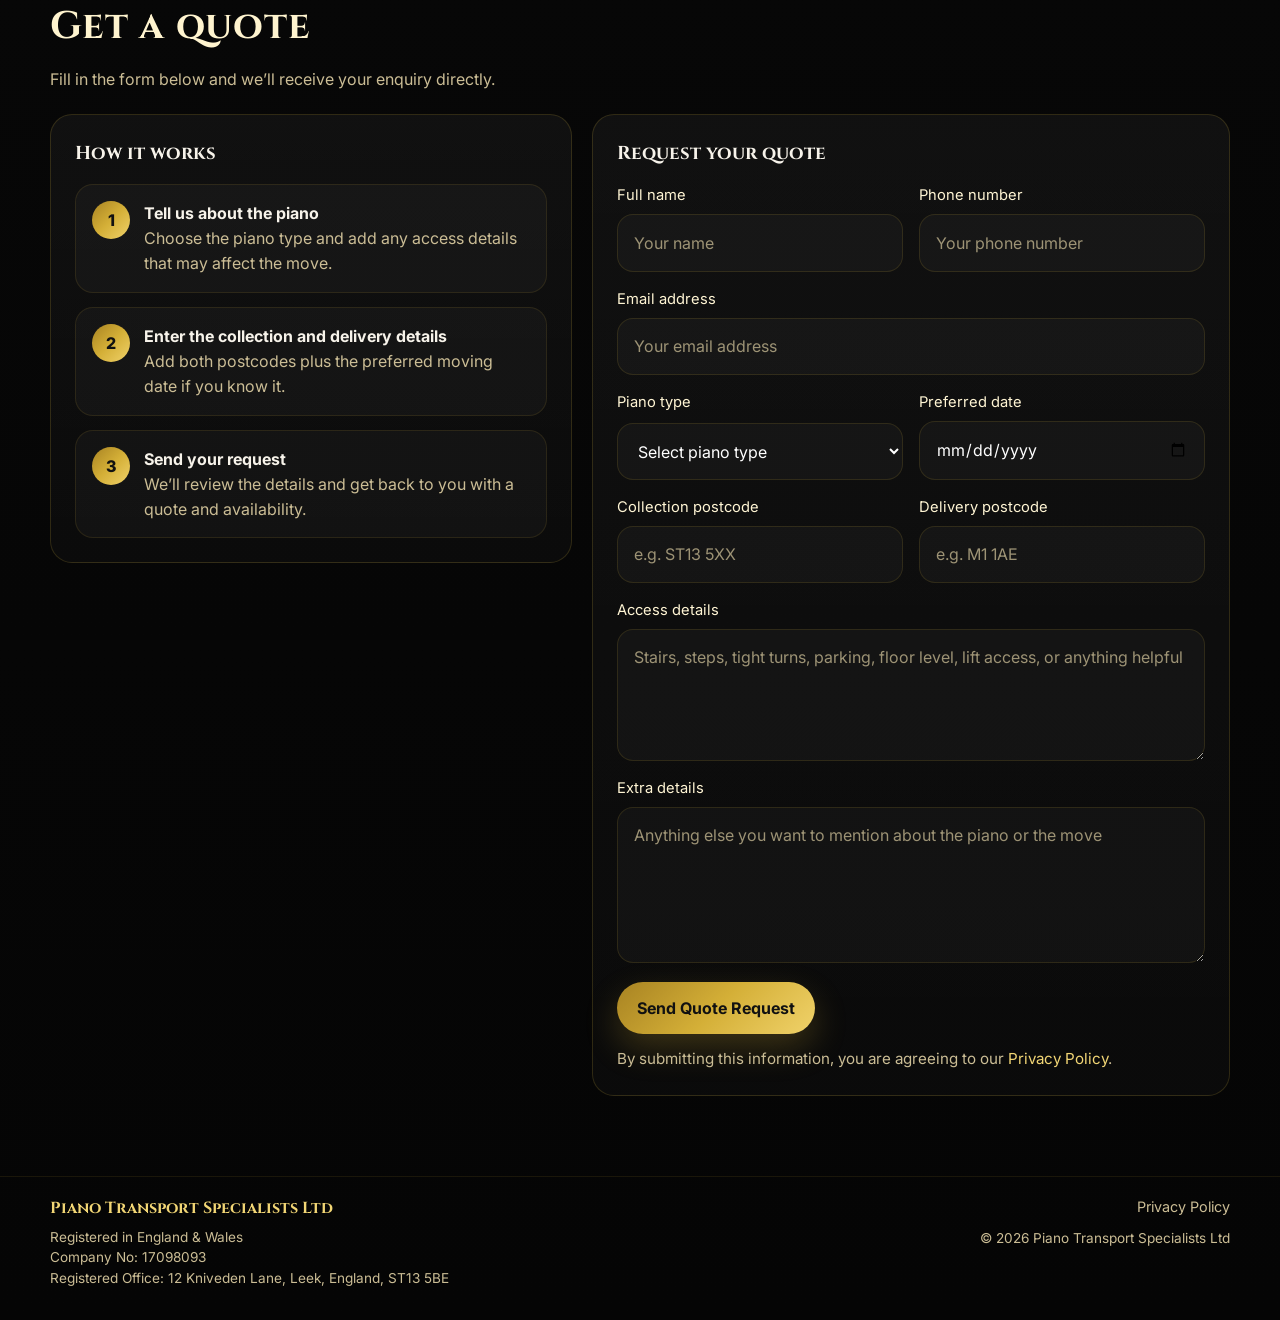
==== commit 382e1804: "Updated legal" ====
--- a/index.html
+++ b/index.html
@@ -47,8 +47,15 @@
     </div>
 
     <div class="mobile-menu" id="mobileMenu">
+      <a href="#quote">Get a Quote</a>
       <a href="tel:07739639344">Call: 07739 639344</a>
-      <a href="https://www.facebook.com/profile.php?id=61587652366863">Facebook</a>
+      <a
+        href="https://www.facebook.com/profile.php?id=61587652366863"
+        target="_blank"
+        rel="noopener noreferrer"
+      >
+        Facebook
+      </a>
     </div>
   </nav>
 
@@ -282,15 +289,30 @@
     </section>
   </main>
 
-  <footer>
-    <div class="container footer-inner">
-      <span>© 2026 Piano Transport Specialists</span>
-
+<footer>
+  <div class="container footer-inner">
+
+    <div class="footer-left">
+      <strong>Piano Transport Specialists Ltd</strong>
+      <p class="muted">
+        Registered in England & Wales<br>
+        Company No: 17098093<br>
+        Registered Office: 12 Kniveden Lane, Leek, England, ST13 5BE
+      </p>
+    </div>
+
+    <div class="footer-right">
       <div class="footer-links">
         <a href="privacy.html">Privacy Policy</a>
       </div>
-    </div>
-  </footer>
+
+      <p class="muted footer-copy">
+        © 2026 Piano Transport Specialists Ltd
+      </p>
+    </div>
+
+  </div>
+</footer>
 
   <script src="script.js"></script>
 </body>
--- a/styles.css
+++ b/styles.css
@@ -80,6 +80,7 @@
   background: rgba(5, 5, 5, 0.82);
   border-bottom: 1px solid rgba(212, 175, 55, 0.12);
   box-shadow: 0 10px 30px rgba(0, 0, 0, 0.22);
+  overflow: visible;
 }
 
 .nav-inner {
@@ -196,12 +197,15 @@
 
 .mobile-menu {
   display: none;
-  width: min(var(--max), calc(100% - 2rem));
-  margin: 0 auto 1rem;
-  padding: 0.5rem;
-  background: rgba(15, 15, 15, 0.96);
+  position: absolute;
+  top: 100%;
+  right: 1rem;
+  width: min(320px, calc(100vw - 2rem));
+  padding: 0.6rem;
+  background: rgba(15, 15, 15, 0.98);
   border: 1px solid rgba(212, 175, 55, 0.12);
-  border-radius: 20px;
+  border-radius: 18px;
+  box-shadow: 0 18px 40px rgba(0, 0, 0, 0.45);
 }
 
 .mobile-menu.open {
@@ -213,6 +217,8 @@
   border-radius: 14px;
   color: var(--muted);
   transition: background 0.2s ease, color 0.2s ease;
+  text-align: center;
+  font-weight: 600;
 }
 
 .mobile-menu a:hover {
@@ -669,6 +675,10 @@
     display: none;
   }
 
+  .nav-cta {
+    display: none;
+  }
+
   .menu-toggle {
     display: inline-flex;
   }
@@ -725,11 +735,6 @@
     line-height: 1.2;
   }
 
-  .nav-cta {
-    padding: 0.72rem 1rem;
-    font-size: 0.9rem;
-  }
-
   .nav-right {
     gap: 0.5rem;
   }
@@ -738,4 +743,60 @@
     width: 42px;
     height: 42px;
   }
+}
+
+.footer-inner {
+  display: flex;
+  justify-content: space-between;
+  gap: 2rem;
+  align-items: flex-start;
+  flex-wrap: wrap;
+}
+
+.footer-left strong {
+  display: block;
+  margin-bottom: 0.4rem;
+  color: var(--gold-bright);
+  font-family: "Cinzel", serif;
+}
+
+.footer-left p {
+  font-size: 0.85rem;
+  line-height: 1.5;
+}
+
+.footer-right {
+  display: flex;
+  flex-direction: column;
+  align-items: flex-end;
+  gap: 0.6rem;
+}
+
+.footer-copy {
+  font-size: 0.85rem;
+}
+
+.footer-links {
+  display: flex;
+  gap: 1rem;
+}
+
+.footer-links a {
+  color: var(--muted);
+  font-size: 0.9rem;
+}
+
+.footer-links a:hover {
+  color: var(--gold-bright);
+}
+
+@media (max-width: 640px) {
+  .footer-inner {
+    flex-direction: column;
+    gap: 1.2rem;
+  }
+
+  .footer-right {
+    align-items: flex-start;
+  }
 }
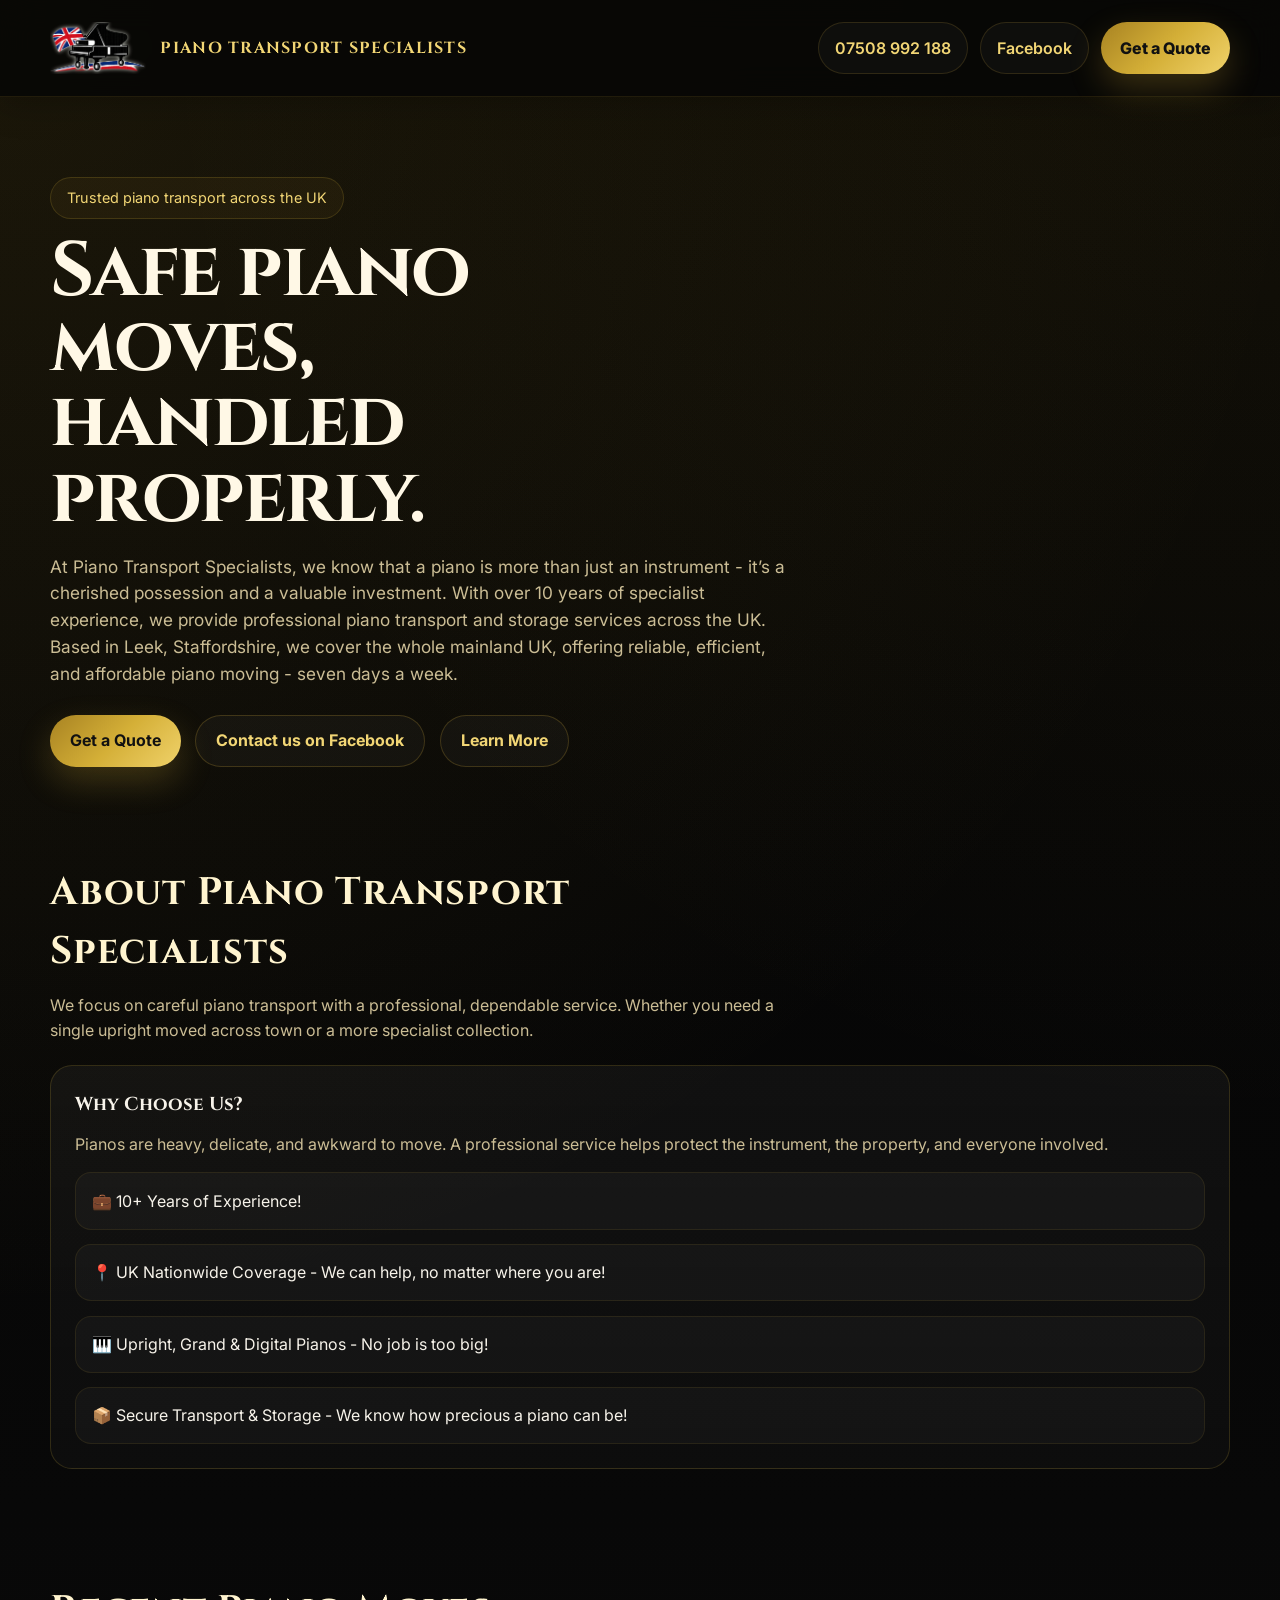
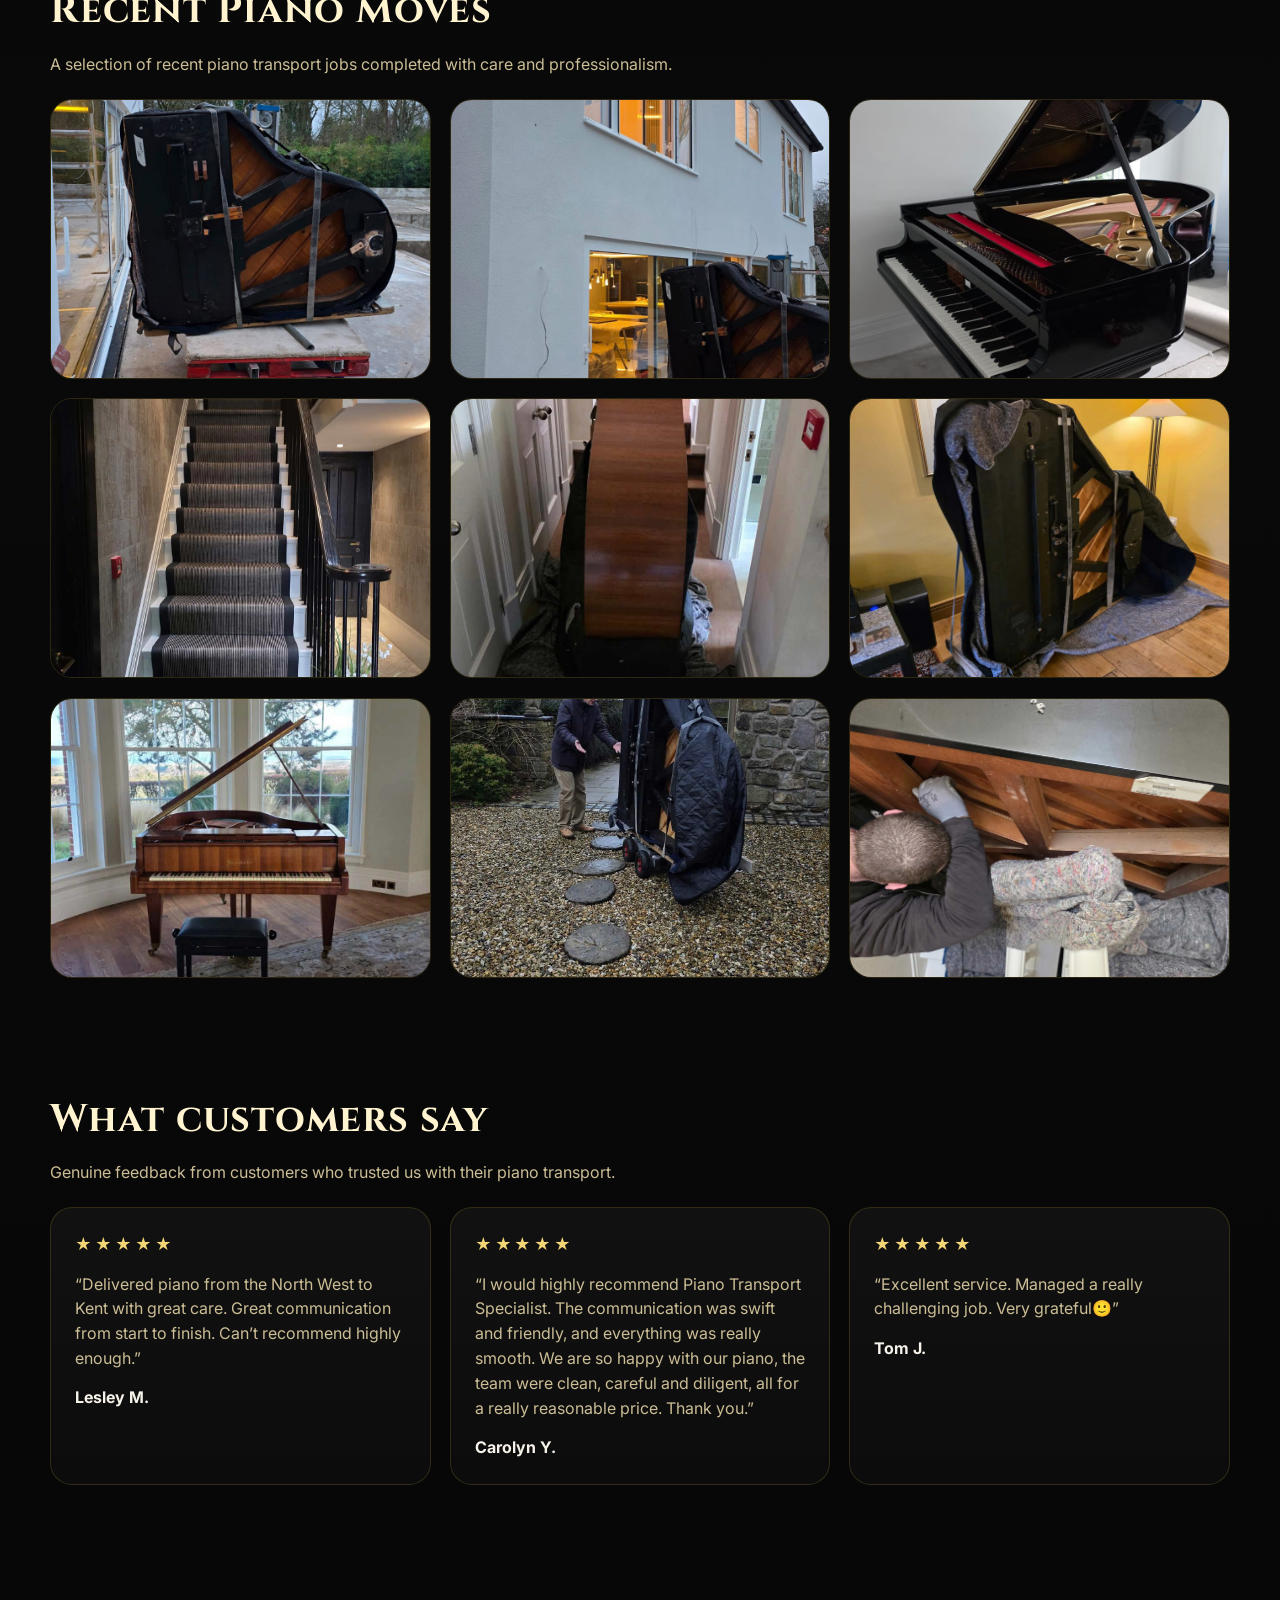
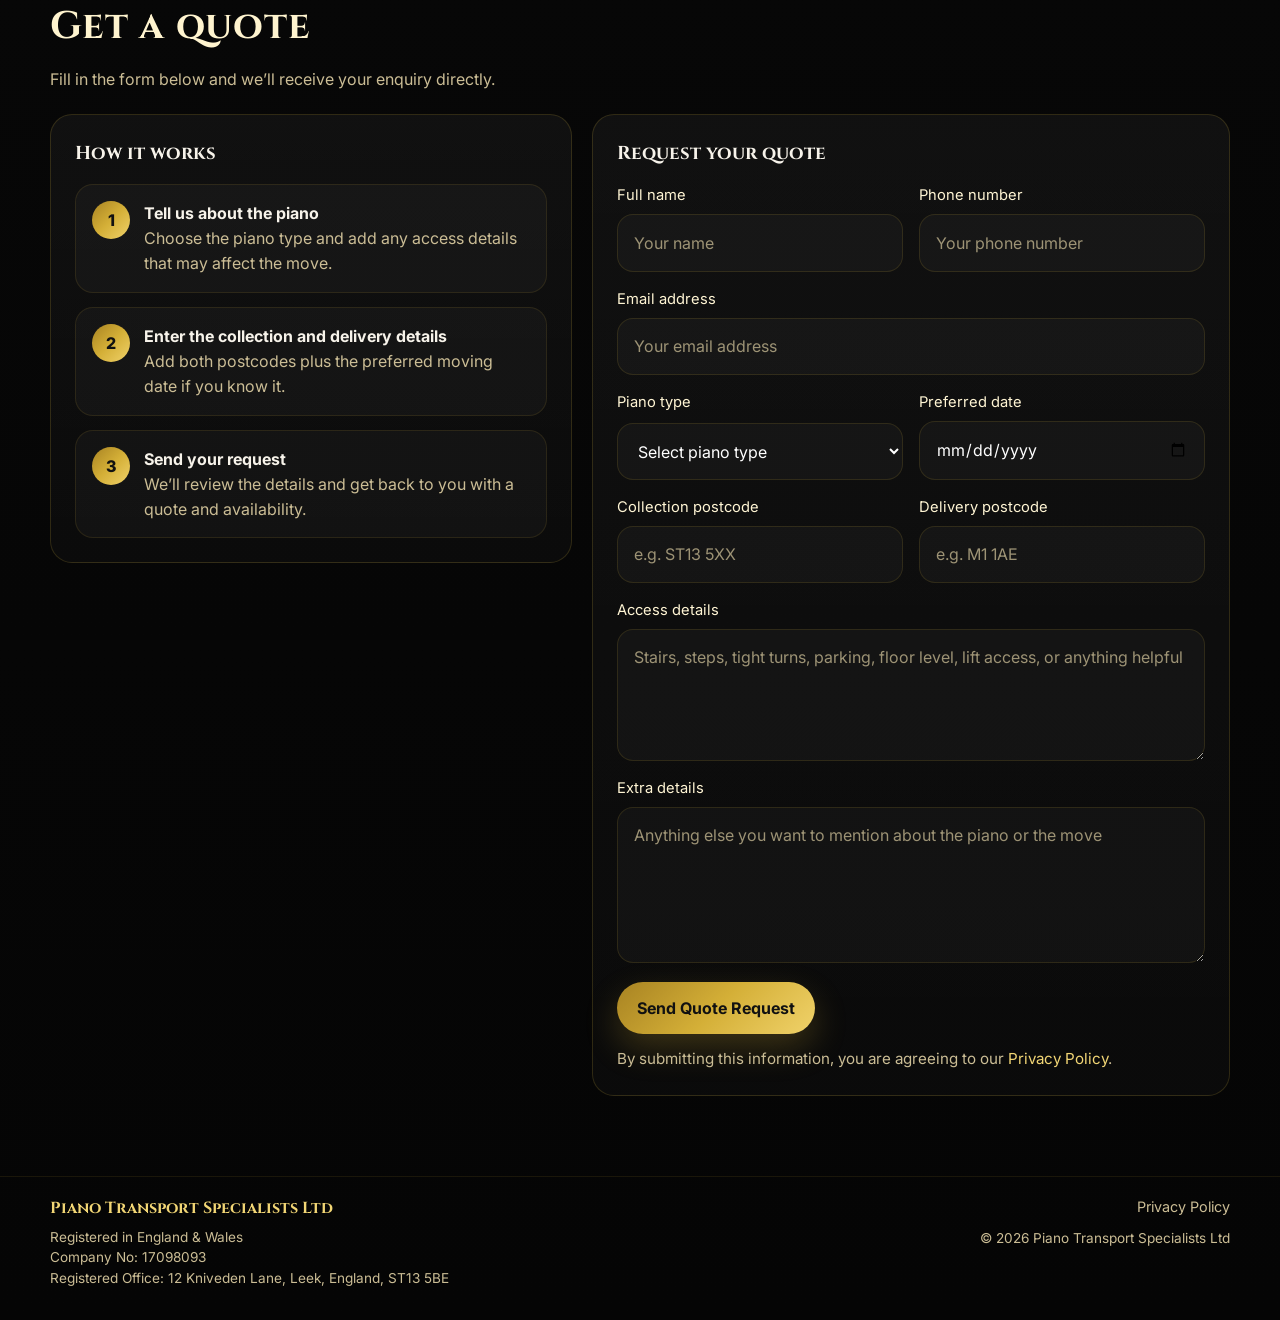
==== commit def4efeb: "Update index.html" ====
--- a/index.html
+++ b/index.html
@@ -18,7 +18,7 @@
       </a>
 
       <div class="nav-right">
-        <a class="nav-phone desktop-only" href="tel:07739639344">07739 639344</a>
+        <a class="nav-phone desktop-only" href="tel:07508992188">07508 992 188</a>
 
         <a
           class="nav-facebook desktop-only"
@@ -48,7 +48,7 @@
 
     <div class="mobile-menu" id="mobileMenu">
       <a href="#quote">Get a Quote</a>
-      <a href="tel:07739639344">Call: 07739 639344</a>
+      <a href="tel:07508992188">Call: 07508 992 188</a>
       <a
         href="https://www.facebook.com/profile.php?id=61587652366863"
         target="_blank"
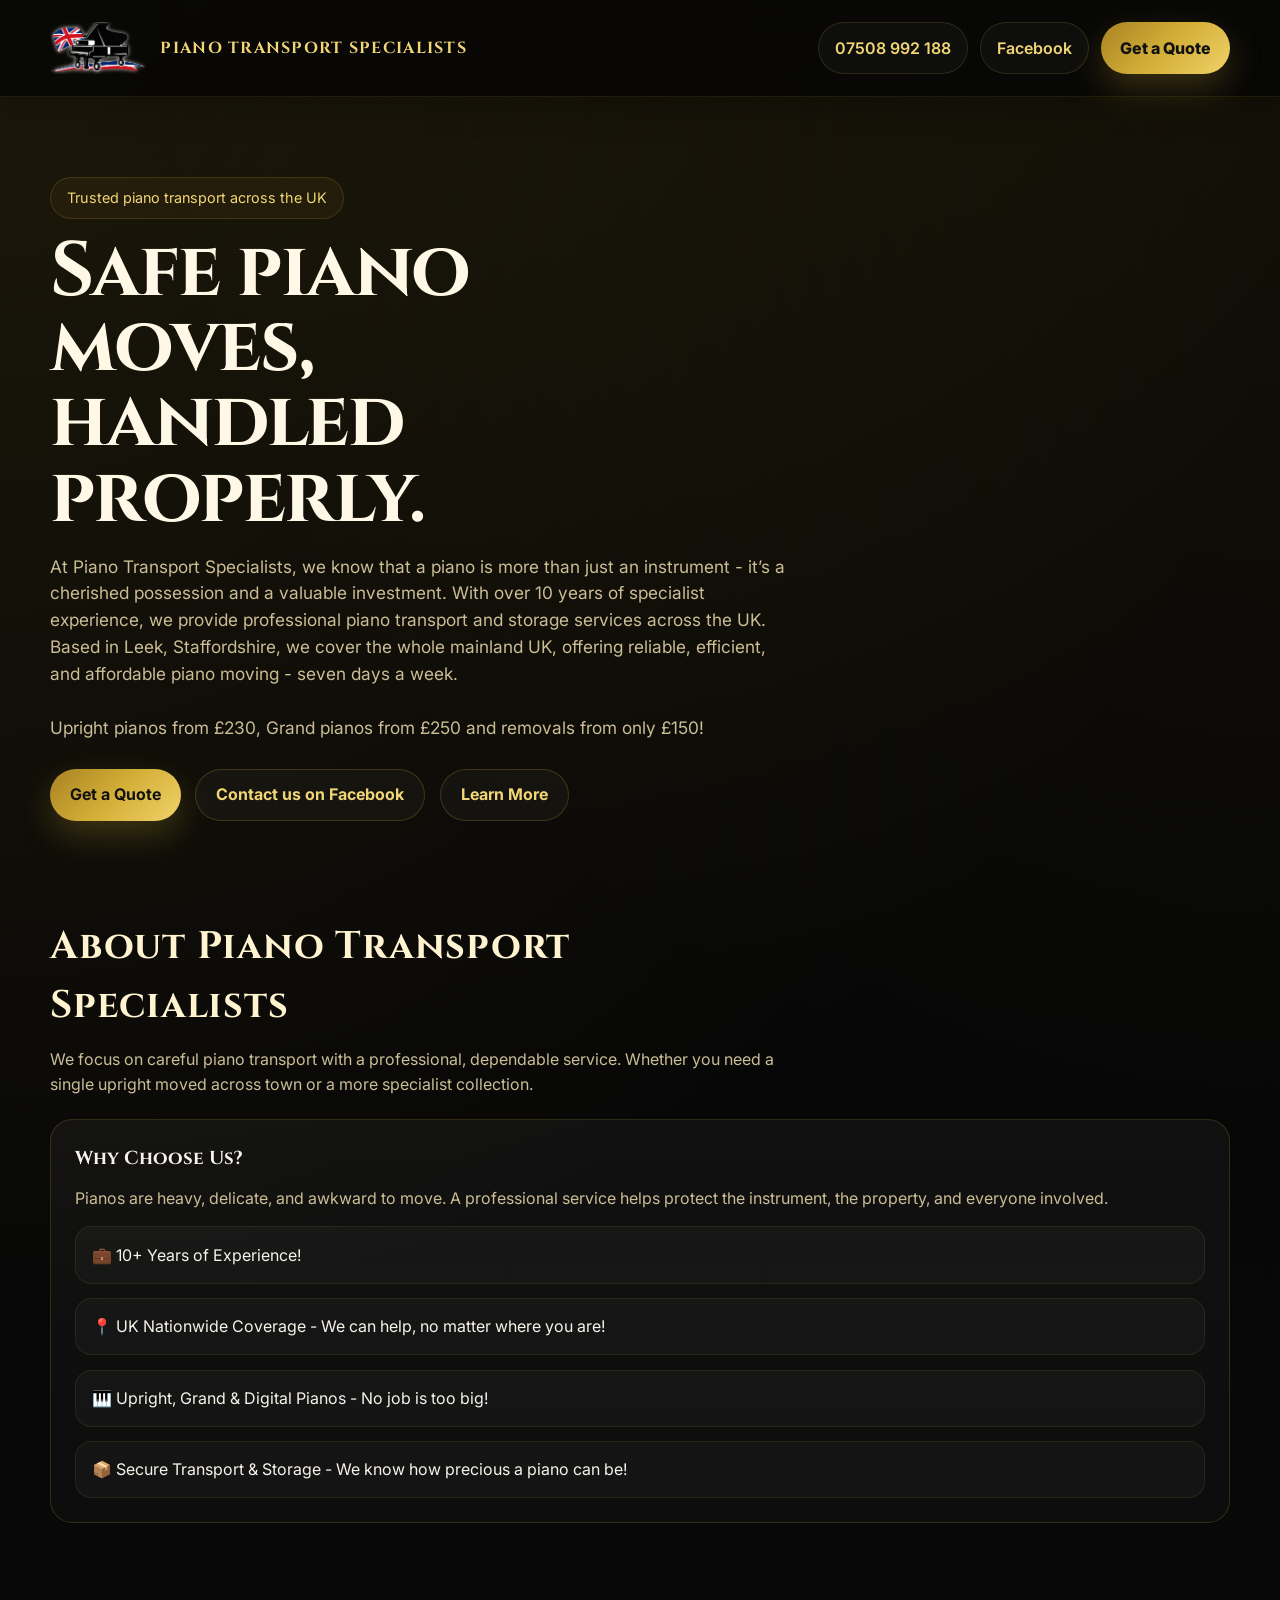
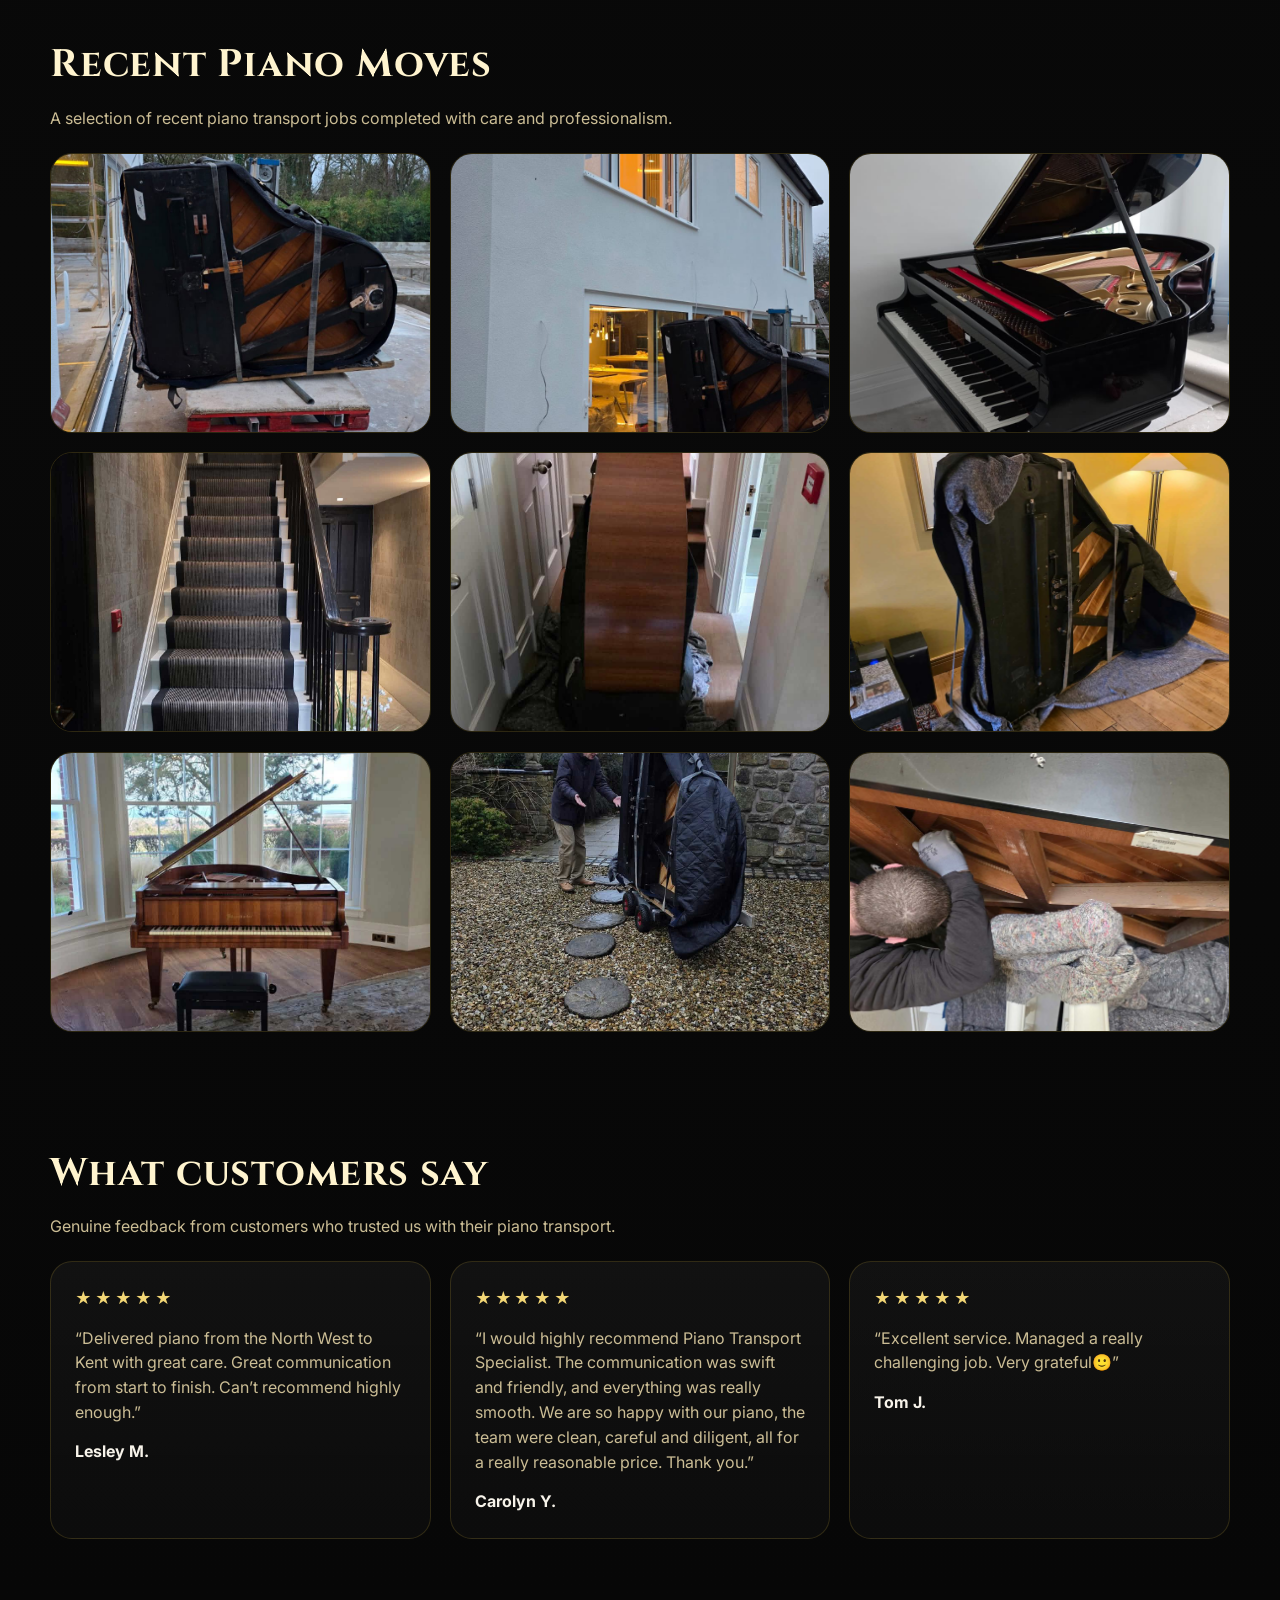
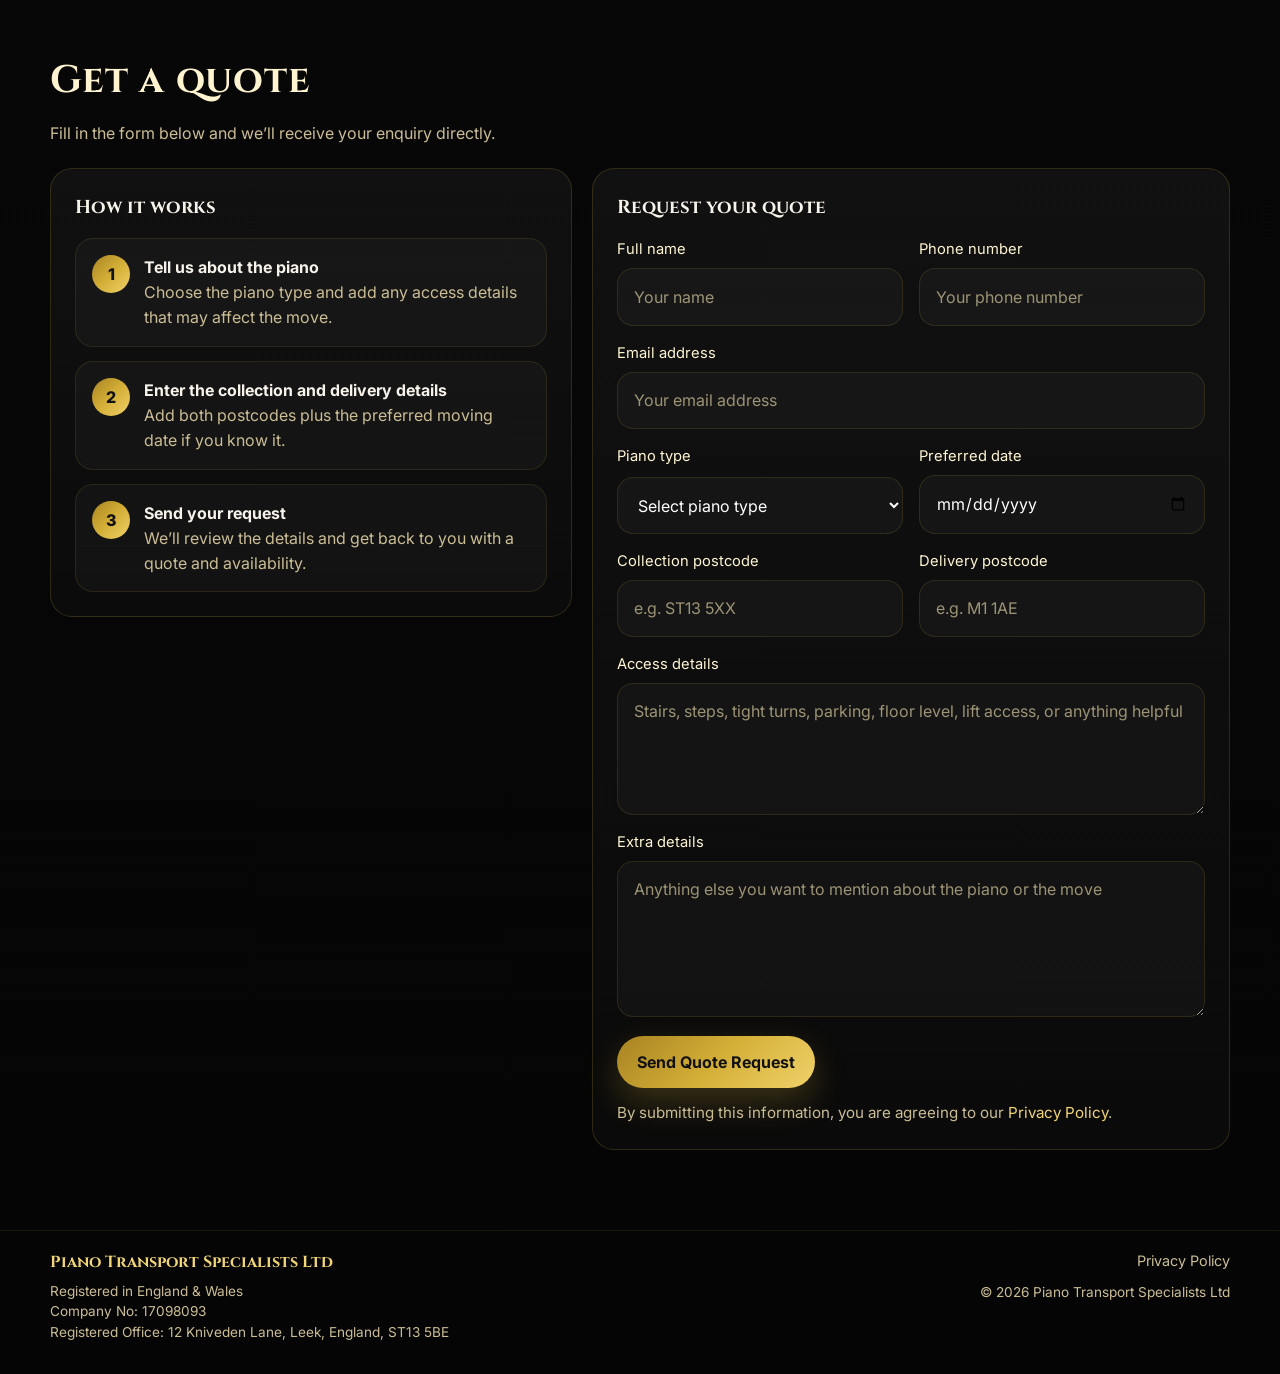
==== commit 76453f0a: "Include pricing information in index.html Added pricing details for piano transport services." ====
--- a/index.html
+++ b/index.html
@@ -69,6 +69,9 @@
             At Piano Transport Specialists, we know that a piano is more than just an instrument - it’s a cherished possession and a valuable investment.
             With over 10 years of specialist experience, we provide professional piano transport and storage services across the UK. Based in Leek, Staffordshire, we cover the whole mainland UK, offering reliable, efficient, and affordable piano moving - seven days a week.
           </p>
+          <p>
+            Upright pianos from £230, Grand pianos from £250 and removals from only £150!
+          </p>
 
           <div class="hero-actions">
             <a class="btn btn-primary" href="#quote">Get a Quote</a>
@@ -316,4 +319,4 @@
 
   <script src="script.js"></script>
 </body>
-</html>+</html>
